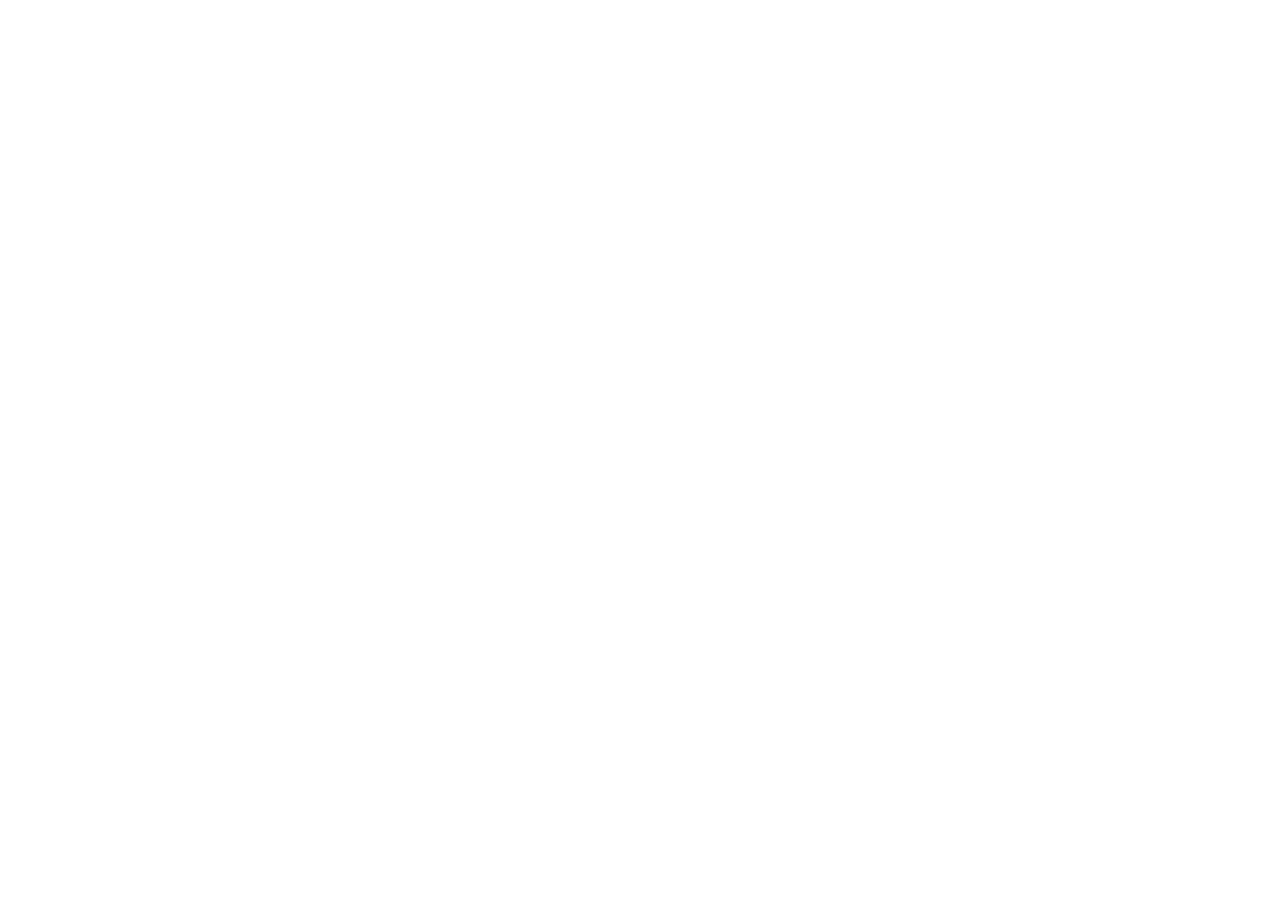
==== index.html @ 363acad8 "初始化项目" ====
<!DOCTYPE html>
<html lang="en">
<head>
    <meta charset="UTF-8">
    <meta name="viewport" content="width=device-width, initial-scale=1.0">
    <title>Document</title>
</head>
<body>
    
</body>
</html>
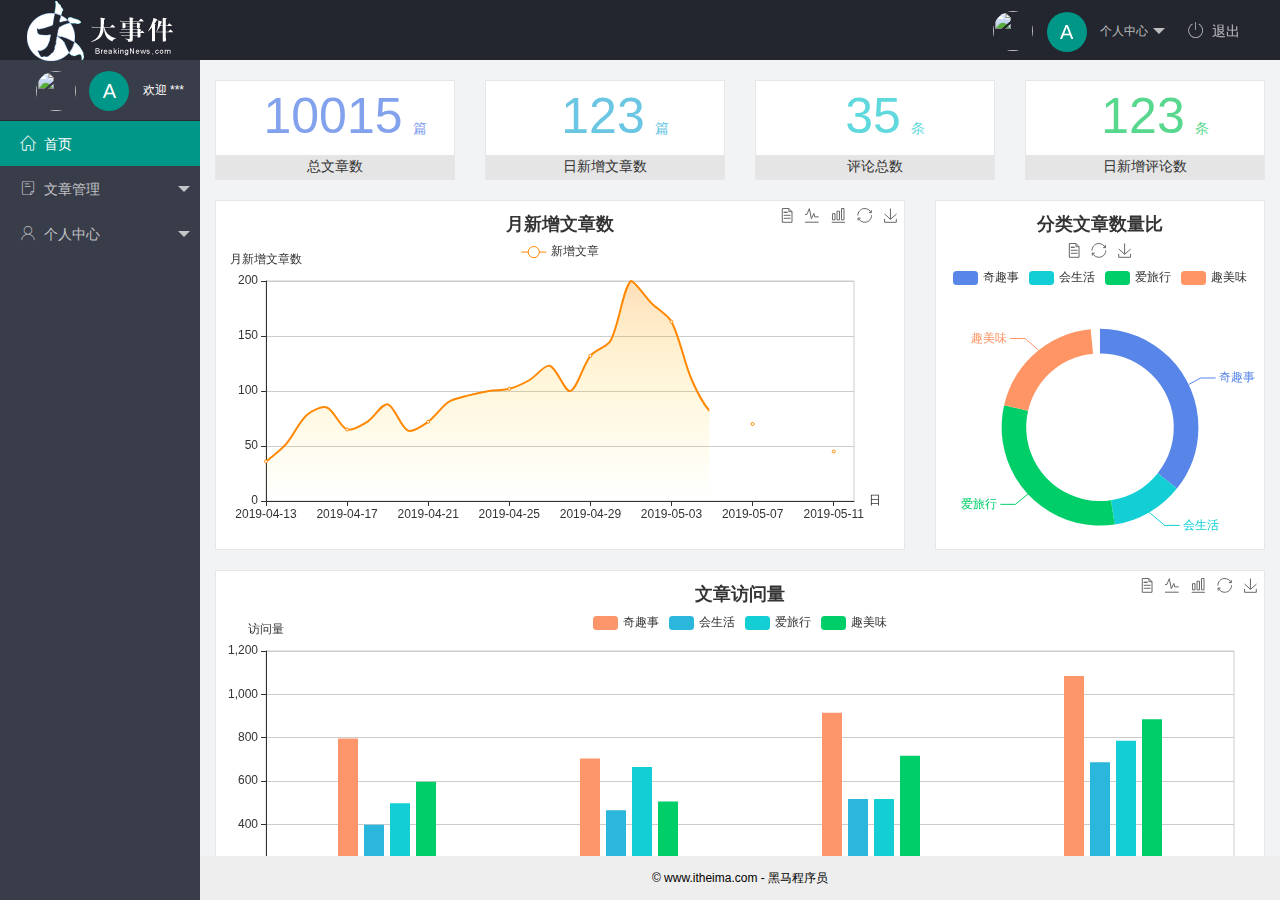
==== commit 6f948108: "完成了首页的创建" ====
--- a/index.html
+++ b/index.html
@@ -1,11 +1,96 @@
 <!DOCTYPE html>
 <html lang="en">
+
 <head>
     <meta charset="UTF-8">
     <meta name="viewport" content="width=device-width, initial-scale=1.0">
-    <title>Document</title>
+    <title>大事件-后台首页</title>
+    <!-- 导入layui样式表 -->
+    <link rel="stylesheet" href="/assets/lib/layui/css/layui.css">
+    <!-- 导入第三方图标库 -->
+    <link rel="stylesheet" href="/assets/fonts/iconfont.css">
+    <!-- 导入自己的样式表 -->
+    <link rel="stylesheet" href="/assets/css/index.css">
 </head>
-<body>
-    
+
+<body class="layui-layout-body">
+    <div class="layui-layout layui-layout-admin">
+        <div class="layui-header">
+            <div class="layui-logo">
+                <img src="/assets/images/logo.png" alt="">
+            </div>
+            <!-- 头部区域（可配合layui已有的水平导航） -->
+            <ul class="layui-nav layui-layout-right">
+                <li class="layui-nav-item">
+                    <a href="javascript:;" class="userinfo">
+                        <img src="http://t.cn/RCzsdCq" class="layui-nav-img" />
+                        <span class="text-avatar">A</span>
+                        个人中心
+                    </a>
+                    <dl class="layui-nav-child">
+                        <dd><a href="">基本资料</a></dd>
+                        <dd><a href="">更换头像</a></dd>
+                        <dd><a href="">重置密码</a></dd>
+                    </dl>
+                </li>
+                <li class="layui-nav-item">
+                    <a href="javascript:;" id="btnLogout"><span class="iconfont icon-tuichu"></span>退出</a>
+                </li>
+            </ul>
+        </div>
+
+        <div class="layui-side layui-bg-black">
+            <div class="layui-side-scroll">
+                <!-- 左侧导航区域（可配合layui已有的垂直导航） -->
+                <!-- 右侧导航栏上面头像 -->
+                <div class="userinfo">
+                    <img src="http://t.cn/RCzsdCq" class="layui-nav-img" />
+                    <span class="text-avatar">A</span>
+                    <span id="welcome">欢迎 ***</span>
+                </div>
+                <!-- lay-shrink属性  实现了一个二级列表展开之后，另外的二级列表需要关闭 -->
+                <ul class="layui-nav layui-nav-tree" lay-shrink="all">
+                    <li class="layui-nav-item layui-this">
+                        <a href="/home/dashboard.html" target="fm"><span class="iconfont icon-home"></span>首页</a>
+                    </li>
+                    <li class="layui-nav-item">
+                        <a href="javascript:;"><span class="iconfont icon-16"></span>文章管理</a>
+                        <dl class="layui-nav-child">
+                            <dd><a href="javascript:;"><i class="layui-icon layui-icon-app"></i>文章类别</a></dd>
+                            <dd><a href="javascript:;"><i class="layui-icon layui-icon-app"></i>文章列表</a></dd>
+                            <dd><a href="javascript:;"><i class="layui-icon layui-icon-app"></i>发表文章</a></dd>
+                        </dl>
+                    </li>
+                    <li class="layui-nav-item">
+                        <a href="javascript:;"><span class="iconfont icon-user"></span>个人中心</a>
+                        <dl class="layui-nav-child">
+                            <dd><a href="javascript:;"><i class="layui-icon layui-icon-app"></i>基本资料</a></dd>
+                            <dd><a href="javascript:;"><i class="layui-icon layui-icon-app"></i>更换头像</a></dd>
+                            <dd><a href="javascript:;"><i class="layui-icon layui-icon-app"></i>重置密码</a></dd>
+                        </dl>
+                    </li>
+                </ul>
+            </div>
+        </div>
+
+        <div class="layui-body">
+            <!-- 内容主体区域 -->
+            <iframe src="/home/dashboard.html" frameborder="0" name="fm"></iframe>
+        </div>
+
+        <div class="layui-footer">
+            <!-- 底部固定区域 -->
+            © www.itheima.com - 黑马程序员
+        </div>
+    </div>
+    <!-- 导入layui的js文件 -->
+    <script src="/assets/lib/layui/layui.all.js"></script>
+    <!-- 导入jquery的js文件 -->
+    <script src="/assets/lib/jquery.js"></script>
+    <!-- 导入自己封装的baseAPI.js文件 -->
+    <script src="/assets/js/baseAPI.js"></script>
+    <!-- 导入自己的js文件 -->
+    <script src="/assets/js/index.js"></script>
 </body>
+
 </html>--- a/assets/lib/layui/css/layui.css
+++ b/assets/lib/layui/css/layui.css
@@ -0,0 +1,2 @@
+/** layui-v2.5.5 MIT License By https://www.layui.com */
+ .layui-inline,img{display:inline-block;vertical-align:middle}h1,h2,h3,h4,h5,h6{font-weight:400}.layui-edge,.layui-header,.layui-inline,.layui-main{position:relative}.layui-body,.layui-edge,.layui-elip{overflow:hidden}.layui-btn,.layui-edge,.layui-inline,img{vertical-align:middle}.layui-btn,.layui-disabled,.layui-icon,.layui-unselect{-moz-user-select:none;-webkit-user-select:none;-ms-user-select:none}.layui-elip,.layui-form-checkbox span,.layui-form-pane .layui-form-label{text-overflow:ellipsis;white-space:nowrap}.layui-breadcrumb,.layui-tree-btnGroup{visibility:hidden}blockquote,body,button,dd,div,dl,dt,form,h1,h2,h3,h4,h5,h6,input,li,ol,p,pre,td,textarea,th,ul{margin:0;padding:0;-webkit-tap-highlight-color:rgba(0,0,0,0)}a:active,a:hover{outline:0}img{border:none}li{list-style:none}table{border-collapse:collapse;border-spacing:0}h4,h5,h6{font-size:100%}button,input,optgroup,option,select,textarea{font-family:inherit;font-size:inherit;font-style:inherit;font-weight:inherit;outline:0}pre{white-space:pre-wrap;white-space:-moz-pre-wrap;white-space:-pre-wrap;white-space:-o-pre-wrap;word-wrap:break-word}body{line-height:24px;font:14px Helvetica Neue,Helvetica,PingFang SC,Tahoma,Arial,sans-serif}hr{height:1px;margin:10px 0;border:0;clear:both}a{color:#333;text-decoration:none}a:hover{color:#777}a cite{font-style:normal;*cursor:pointer}.layui-border-box,.layui-border-box *{box-sizing:border-box}.layui-box,.layui-box *{box-sizing:content-box}.layui-clear{clear:both;*zoom:1}.layui-clear:after{content:'\20';clear:both;*zoom:1;display:block;height:0}.layui-inline{*display:inline;*zoom:1}.layui-edge{display:inline-block;width:0;height:0;border-width:6px;border-style:dashed;border-color:transparent}.layui-edge-top{top:-4px;border-bottom-color:#999;border-bottom-style:solid}.layui-edge-right{border-left-color:#999;border-left-style:solid}.layui-edge-bottom{top:2px;border-top-color:#999;border-top-style:solid}.layui-edge-left{border-right-color:#999;border-right-style:solid}.layui-disabled,.layui-disabled:hover{color:#d2d2d2!important;cursor:not-allowed!important}.layui-circle{border-radius:100%}.layui-show{display:block!important}.layui-hide{display:none!important}@font-face{font-family:layui-icon;src:url(../font/iconfont.eot?v=250);src:url(../font/iconfont.eot?v=250#iefix) format('embedded-opentype'),url(../font/iconfont.woff2?v=250) format('woff2'),url(../font/iconfont.woff?v=250) format('woff'),url(../font/iconfont.ttf?v=250) format('truetype'),url(../font/iconfont.svg?v=250#layui-icon) format('svg')}.layui-icon{font-family:layui-icon!important;font-size:16px;font-style:normal;-webkit-font-smoothing:antialiased;-moz-osx-font-smoothing:grayscale}.layui-icon-reply-fill:before{content:"\e611"}.layui-icon-set-fill:before{content:"\e614"}.layui-icon-menu-fill:before{content:"\e60f"}.layui-icon-search:before{content:"\e615"}.layui-icon-share:before{content:"\e641"}.layui-icon-set-sm:before{content:"\e620"}.layui-icon-engine:before{content:"\e628"}.layui-icon-close:before{content:"\1006"}.layui-icon-close-fill:before{content:"\1007"}.layui-icon-chart-screen:before{content:"\e629"}.layui-icon-star:before{content:"\e600"}.layui-icon-circle-dot:before{content:"\e617"}.layui-icon-chat:before{content:"\e606"}.layui-icon-release:before{content:"\e609"}.layui-icon-list:before{content:"\e60a"}.layui-icon-chart:before{content:"\e62c"}.layui-icon-ok-circle:before{content:"\1005"}.layui-icon-layim-theme:before{content:"\e61b"}.layui-icon-table:before{content:"\e62d"}.layui-icon-right:before{content:"\e602"}.layui-icon-left:before{content:"\e603"}.layui-icon-cart-simple:before{content:"\e698"}.layui-icon-face-cry:before{content:"\e69c"}.layui-icon-face-smile:before{content:"\e6af"}.layui-icon-survey:before{content:"\e6b2"}.layui-icon-tree:before{content:"\e62e"}.layui-icon-upload-circle:before{content:"\e62f"}.layui-icon-add-circle:before{content:"\e61f"}.layui-icon-download-circle:before{content:"\e601"}.layui-icon-templeate-1:before{content:"\e630"}.layui-icon-util:before{content:"\e631"}.layui-icon-face-surprised:before{content:"\e664"}.layui-icon-edit:before{content:"\e642"}.layui-icon-speaker:before{content:"\e645"}.layui-icon-down:before{content:"\e61a"}.layui-icon-file:before{content:"\e621"}.layui-icon-layouts:before{content:"\e632"}.layui-icon-rate-half:before{content:"\e6c9"}.layui-icon-add-circle-fine:before{content:"\e608"}.layui-icon-prev-circle:before{content:"\e633"}.layui-icon-read:before{content:"\e705"}.layui-icon-404:before{content:"\e61c"}.layui-icon-carousel:before{content:"\e634"}.layui-icon-help:before{content:"\e607"}.layui-icon-code-circle:before{content:"\e635"}.layui-icon-water:before{content:"\e636"}.layui-icon-username:before{content:"\e66f"}.layui-icon-find-fill:before{content:"\e670"}.layui-icon-about:before{content:"\e60b"}.layui-icon-location:before{content:"\e715"}.layui-icon-up:before{content:"\e619"}.layui-icon-pause:before{content:"\e651"}.layui-icon-date:before{content:"\e637"}.layui-icon-layim-uploadfile:before{content:"\e61d"}.layui-icon-delete:before{content:"\e640"}.layui-icon-play:before{content:"\e652"}.layui-icon-top:before{content:"\e604"}.layui-icon-friends:before{content:"\e612"}.layui-icon-refresh-3:before{content:"\e9aa"}.layui-icon-ok:before{content:"\e605"}.layui-icon-layer:before{content:"\e638"}.layui-icon-face-smile-fine:before{content:"\e60c"}.layui-icon-dollar:before{content:"\e659"}.layui-icon-group:before{content:"\e613"}.layui-icon-layim-download:before{content:"\e61e"}.layui-icon-picture-fine:before{content:"\e60d"}.layui-icon-link:before{content:"\e64c"}.layui-icon-diamond:before{content:"\e735"}.layui-icon-log:before{content:"\e60e"}.layui-icon-rate-solid:before{content:"\e67a"}.layui-icon-fonts-del:before{content:"\e64f"}.layui-icon-unlink:before{content:"\e64d"}.layui-icon-fonts-clear:before{content:"\e639"}.layui-icon-triangle-r:before{content:"\e623"}.layui-icon-circle:before{content:"\e63f"}.layui-icon-radio:before{content:"\e643"}.layui-icon-align-center:before{content:"\e647"}.layui-icon-align-right:before{content:"\e648"}.layui-icon-align-left:before{content:"\e649"}.layui-icon-loading-1:before{content:"\e63e"}.layui-icon-return:before{content:"\e65c"}.layui-icon-fonts-strong:before{content:"\e62b"}.layui-icon-upload:before{content:"\e67c"}.layui-icon-dialogue:before{content:"\e63a"}.layui-icon-video:before{content:"\e6ed"}.layui-icon-headset:before{content:"\e6fc"}.layui-icon-cellphone-fine:before{content:"\e63b"}.layui-icon-add-1:before{content:"\e654"}.layui-icon-face-smile-b:before{content:"\e650"}.layui-icon-fonts-html:before{content:"\e64b"}.layui-icon-form:before{content:"\e63c"}.layui-icon-cart:before{content:"\e657"}.layui-icon-camera-fill:before{content:"\e65d"}.layui-icon-tabs:before{content:"\e62a"}.layui-icon-fonts-code:before{content:"\e64e"}.layui-icon-fire:before{content:"\e756"}.layui-icon-set:before{content:"\e716"}.layui-icon-fonts-u:before{content:"\e646"}.layui-icon-triangle-d:before{content:"\e625"}.layui-icon-tips:before{content:"\e702"}.layui-icon-picture:before{content:"\e64a"}.layui-icon-more-vertical:before{content:"\e671"}.layui-icon-flag:before{content:"\e66c"}.layui-icon-loading:before{content:"\e63d"}.layui-icon-fonts-i:before{content:"\e644"}.layui-icon-refresh-1:before{content:"\e666"}.layui-icon-rmb:before{content:"\e65e"}.layui-icon-home:before{content:"\e68e"}.layui-icon-user:before{content:"\e770"}.layui-icon-notice:before{content:"\e667"}.layui-icon-login-weibo:before{content:"\e675"}.layui-icon-voice:before{content:"\e688"}.layui-icon-upload-drag:before{content:"\e681"}.layui-icon-login-qq:before{content:"\e676"}.layui-icon-snowflake:before{content:"\e6b1"}.layui-icon-file-b:before{content:"\e655"}.layui-icon-template:before{content:"\e663"}.layui-icon-auz:before{content:"\e672"}.layui-icon-console:before{content:"\e665"}.layui-icon-app:before{content:"\e653"}.layui-icon-prev:before{content:"\e65a"}.layui-icon-website:before{content:"\e7ae"}.layui-icon-next:before{content:"\e65b"}.layui-icon-component:before{content:"\e857"}.layui-icon-more:before{content:"\e65f"}.layui-icon-login-wechat:before{content:"\e677"}.layui-icon-shrink-right:before{content:"\e668"}.layui-icon-spread-left:before{content:"\e66b"}.layui-icon-camera:before{content:"\e660"}.layui-icon-note:before{content:"\e66e"}.layui-icon-refresh:before{content:"\e669"}.layui-icon-female:before{content:"\e661"}.layui-icon-male:before{content:"\e662"}.layui-icon-password:before{content:"\e673"}.layui-icon-senior:before{content:"\e674"}.layui-icon-theme:before{content:"\e66a"}.layui-icon-tread:before{content:"\e6c5"}.layui-icon-praise:before{content:"\e6c6"}.layui-icon-star-fill:before{content:"\e658"}.layui-icon-rate:before{content:"\e67b"}.layui-icon-template-1:before{content:"\e656"}.layui-icon-vercode:before{content:"\e679"}.layui-icon-cellphone:before{content:"\e678"}.layui-icon-screen-full:before{content:"\e622"}.layui-icon-screen-restore:before{content:"\e758"}.layui-icon-cols:before{content:"\e610"}.layui-icon-export:before{content:"\e67d"}.layui-icon-print:before{content:"\e66d"}.layui-icon-slider:before{content:"\e714"}.layui-icon-addition:before{content:"\e624"}.layui-icon-subtraction:before{content:"\e67e"}.layui-icon-service:before{content:"\e626"}.layui-icon-transfer:before{content:"\e691"}.layui-main{width:1140px;margin:0 auto}.layui-header{z-index:1000;height:60px}.layui-header a:hover{transition:all .5s;-webkit-transition:all .5s}.layui-side{position:fixed;left:0;top:0;bottom:0;z-index:999;width:200px;overflow-x:hidden}.layui-side-scroll{position:relative;width:220px;height:100%;overflow-x:hidden}.layui-body{position:absolute;left:200px;right:0;top:0;bottom:0;z-index:998;width:auto;overflow-y:auto;box-sizing:border-box}.layui-layout-body{overflow:hidden}.layui-layout-admin .layui-header{background-color:#23262E}.layui-layout-admin .layui-side{top:60px;width:200px;overflow-x:hidden}.layui-layout-admin .layui-body{position:fixed;top:60px;bottom:44px}.layui-layout-admin .layui-main{width:auto;margin:0 15px}.layui-layout-admin .layui-footer{position:fixed;left:200px;right:0;bottom:0;height:44px;line-height:44px;padding:0 15px;background-color:#eee}.layui-layout-admin .layui-logo{position:absolute;left:0;top:0;width:200px;height:100%;line-height:60px;text-align:center;color:#009688;font-size:16px}.layui-layout-admin .layui-header .layui-nav{background:0 0}.layui-layout-left{position:absolute!important;left:200px;top:0}.layui-layout-right{position:absolute!important;right:0;top:0}.layui-container{position:relative;margin:0 auto;padding:0 15px;box-sizing:border-box}.layui-fluid{position:relative;margin:0 auto;padding:0 15px}.layui-row:after,.layui-row:before{content:'';display:block;clear:both}.layui-col-lg1,.layui-col-lg10,.layui-col-lg11,.layui-col-lg12,.layui-col-lg2,.layui-col-lg3,.layui-col-lg4,.layui-col-lg5,.layui-col-lg6,.layui-col-lg7,.layui-col-lg8,.layui-col-lg9,.layui-col-md1,.layui-col-md10,.layui-col-md11,.layui-col-md12,.layui-col-md2,.layui-col-md3,.layui-col-md4,.layui-col-md5,.layui-col-md6,.layui-col-md7,.layui-col-md8,.layui-col-md9,.layui-col-sm1,.layui-col-sm10,.layui-col-sm11,.layui-col-sm12,.layui-col-sm2,.layui-col-sm3,.layui-col-sm4,.layui-col-sm5,.layui-col-sm6,.layui-col-sm7,.layui-col-sm8,.layui-col-sm9,.layui-col-xs1,.layui-col-xs10,.layui-col-xs11,.layui-col-xs12,.layui-col-xs2,.layui-col-xs3,.layui-col-xs4,.layui-col-xs5,.layui-col-xs6,.layui-col-xs7,.layui-col-xs8,.layui-col-xs9{position:relative;display:block;box-sizing:border-box}.layui-col-xs1,.layui-col-xs10,.layui-col-xs11,.layui-col-xs12,.layui-col-xs2,.layui-col-xs3,.layui-col-xs4,.layui-col-xs5,.layui-col-xs6,.layui-col-xs7,.layui-col-xs8,.layui-col-xs9{float:left}.layui-col-xs1{width:8.33333333%}.layui-col-xs2{width:16.66666667%}.layui-col-xs3{width:25%}.layui-col-xs4{width:33.33333333%}.layui-col-xs5{width:41.66666667%}.layui-col-xs6{width:50%}.layui-col-xs7{width:58.33333333%}.layui-col-xs8{width:66.66666667%}.layui-col-xs9{width:75%}.layui-col-xs10{width:83.33333333%}.layui-col-xs11{width:91.66666667%}.layui-col-xs12{width:100%}.layui-col-xs-offset1{margin-left:8.33333333%}.layui-col-xs-offset2{margin-left:16.66666667%}.layui-col-xs-offset3{margin-left:25%}.layui-col-xs-offset4{margin-left:33.33333333%}.layui-col-xs-offset5{margin-left:41.66666667%}.layui-col-xs-offset6{margin-left:50%}.layui-col-xs-offset7{margin-left:58.33333333%}.layui-col-xs-offset8{margin-left:66.66666667%}.layui-col-xs-offset9{margin-left:75%}.layui-col-xs-offset10{margin-left:83.33333333%}.layui-col-xs-offset11{margin-left:91.66666667%}.layui-col-xs-offset12{margin-left:100%}@media screen and (max-width:768px){.layui-hide-xs{display:none!important}.layui-show-xs-block{display:block!important}.layui-show-xs-inline{display:inline!important}.layui-show-xs-inline-block{display:inline-block!important}}@media screen and (min-width:768px){.layui-container{width:750px}.layui-hide-sm{display:none!important}.layui-show-sm-block{display:block!important}.layui-show-sm-inline{display:inline!important}.layui-show-sm-inline-block{display:inline-block!important}.layui-col-sm1,.layui-col-sm10,.layui-col-sm11,.layui-col-sm12,.layui-col-sm2,.layui-col-sm3,.layui-col-sm4,.layui-col-sm5,.layui-col-sm6,.layui-col-sm7,.layui-col-sm8,.layui-col-sm9{float:left}.layui-col-sm1{width:8.33333333%}.layui-col-sm2{width:16.66666667%}.layui-col-sm3{width:25%}.layui-col-sm4{width:33.33333333%}.layui-col-sm5{width:41.66666667%}.layui-col-sm6{width:50%}.layui-col-sm7{width:58.33333333%}.layui-col-sm8{width:66.66666667%}.layui-col-sm9{width:75%}.layui-col-sm10{width:83.33333333%}.layui-col-sm11{width:91.66666667%}.layui-col-sm12{width:100%}.layui-col-sm-offset1{margin-left:8.33333333%}.layui-col-sm-offset2{margin-left:16.66666667%}.layui-col-sm-offset3{margin-left:25%}.layui-col-sm-offset4{margin-left:33.33333333%}.layui-col-sm-offset5{margin-left:41.66666667%}.layui-col-sm-offset6{margin-left:50%}.layui-col-sm-offset7{margin-left:58.33333333%}.layui-col-sm-offset8{margin-left:66.66666667%}.layui-col-sm-offset9{margin-left:75%}.layui-col-sm-offset10{margin-left:83.33333333%}.layui-col-sm-offset11{margin-left:91.66666667%}.layui-col-sm-offset12{margin-left:100%}}@media screen and (min-width:992px){.layui-container{width:970px}.layui-hide-md{display:none!important}.layui-show-md-block{display:block!important}.layui-show-md-inline{display:inline!important}.layui-show-md-inline-block{display:inline-block!important}.layui-col-md1,.layui-col-md10,.layui-col-md11,.layui-col-md12,.layui-col-md2,.layui-col-md3,.layui-col-md4,.layui-col-md5,.layui-col-md6,.layui-col-md7,.layui-col-md8,.layui-col-md9{float:left}.layui-col-md1{width:8.33333333%}.layui-col-md2{width:16.66666667%}.layui-col-md3{width:25%}.layui-col-md4{width:33.33333333%}.layui-col-md5{width:41.66666667%}.layui-col-md6{width:50%}.layui-col-md7{width:58.33333333%}.layui-col-md8{width:66.66666667%}.layui-col-md9{width:75%}.layui-col-md10{width:83.33333333%}.layui-col-md11{width:91.66666667%}.layui-col-md12{width:100%}.layui-col-md-offset1{margin-left:8.33333333%}.layui-col-md-offset2{margin-left:16.66666667%}.layui-col-md-offset3{margin-left:25%}.layui-col-md-offset4{margin-left:33.33333333%}.layui-col-md-offset5{margin-left:41.66666667%}.layui-col-md-offset6{margin-left:50%}.layui-col-md-offset7{margin-left:58.33333333%}.layui-col-md-offset8{margin-left:66.66666667%}.layui-col-md-offset9{margin-left:75%}.layui-col-md-offset10{margin-left:83.33333333%}.layui-col-md-offset11{margin-left:91.66666667%}.layui-col-md-offset12{margin-left:100%}}@media screen and (min-width:1200px){.layui-container{width:1170px}.layui-hide-lg{display:none!important}.layui-show-lg-block{display:block!important}.layui-show-lg-inline{display:inline!important}.layui-show-lg-inline-block{display:inline-block!important}.layui-col-lg1,.layui-col-lg10,.layui-col-lg11,.layui-col-lg12,.layui-col-lg2,.layui-col-lg3,.layui-col-lg4,.layui-col-lg5,.layui-col-lg6,.layui-col-lg7,.layui-col-lg8,.layui-col-lg9{float:left}.layui-col-lg1{width:8.33333333%}.layui-col-lg2{width:16.66666667%}.layui-col-lg3{width:25%}.layui-col-lg4{width:33.33333333%}.layui-col-lg5{width:41.66666667%}.layui-col-lg6{width:50%}.layui-col-lg7{width:58.33333333%}.layui-col-lg8{width:66.66666667%}.layui-col-lg9{width:75%}.layui-col-lg10{width:83.33333333%}.layui-col-lg11{width:91.66666667%}.layui-col-lg12{width:100%}.layui-col-lg-offset1{margin-left:8.33333333%}.layui-col-lg-offset2{margin-left:16.66666667%}.layui-col-lg-offset3{margin-left:25%}.layui-col-lg-offset4{margin-left:33.33333333%}.layui-col-lg-offset5{margin-left:41.66666667%}.layui-col-lg-offset6{margin-left:50%}.layui-col-lg-offset7{margin-left:58.33333333%}.layui-col-lg-offset8{margin-left:66.66666667%}.layui-col-lg-offset9{margin-left:75%}.layui-col-lg-offset10{margin-left:83.33333333%}.layui-col-lg-offset11{margin-left:91.66666667%}.layui-col-lg-offset12{margin-left:100%}}.layui-col-space1{margin:-.5px}.layui-col-space1>*{padding:.5px}.layui-col-space3{margin:-1.5px}.layui-col-space3>*{padding:1.5px}.layui-col-space5{margin:-2.5px}.layui-col-space5>*{padding:2.5px}.layui-col-space8{margin:-3.5px}.layui-col-space8>*{padding:3.5px}.layui-col-space10{margin:-5px}.layui-col-space10>*{padding:5px}.layui-col-space12{margin:-6px}.layui-col-space12>*{padding:6px}.layui-col-space15{margin:-7.5px}.layui-col-space15>*{padding:7.5px}.layui-col-space18{margin:-9px}.layui-col-space18>*{padding:9px}.layui-col-space20{margin:-10px}.layui-col-space20>*{padding:10px}.layui-col-space22{margin:-11px}.layui-col-space22>*{padding:11px}.layui-col-space25{margin:-12.5px}.layui-col-space25>*{padding:12.5px}.layui-col-space30{margin:-15px}.layui-col-space30>*{padding:15px}.layui-btn,.layui-input,.layui-select,.layui-textarea,.layui-upload-button{outline:0;-webkit-appearance:none;transition:all .3s;-webkit-transition:all .3s;box-sizing:border-box}.layui-elem-quote{margin-bottom:10px;padding:15px;line-height:22px;border-left:5px solid #009688;border-radius:0 2px 2px 0;background-color:#f2f2f2}.layui-quote-nm{border-style:solid;border-width:1px 1px 1px 5px;background:0 0}.layui-elem-field{margin-bottom:10px;padding:0;border-width:1px;border-style:solid}.layui-elem-field legend{margin-left:20px;padding:0 10px;font-size:20px;font-weight:300}.layui-field-title{margin:10px 0 20px;border-width:1px 0 0}.layui-field-box{padding:10px 15px}.layui-field-title .layui-field-box{padding:10px 0}.layui-progress{position:relative;height:6px;border-radius:20px;background-color:#e2e2e2}.layui-progress-bar{position:absolute;left:0;top:0;width:0;max-width:100%;height:6px;border-radius:20px;text-align:right;background-color:#5FB878;transition:all .3s;-webkit-transition:all .3s}.layui-progress-big,.layui-progress-big .layui-progress-bar{height:18px;line-height:18px}.layui-progress-text{position:relative;top:-20px;line-height:18px;font-size:12px;color:#666}.layui-progress-big .layui-progress-text{position:static;padding:0 10px;color:#fff}.layui-collapse{border-width:1px;border-style:solid;border-radius:2px}.layui-colla-content,.layui-colla-item{border-top-width:1px;border-top-style:solid}.layui-colla-item:first-child{border-top:none}.layui-colla-title{position:relative;height:42px;line-height:42px;padding:0 15px 0 35px;color:#333;background-color:#f2f2f2;cursor:pointer;font-size:14px;overflow:hidden}.layui-colla-content{display:none;padding:10px 15px;line-height:22px;color:#666}.layui-colla-icon{position:absolute;left:15px;top:0;font-size:14px}.layui-card{margin-bottom:15px;border-radius:2px;background-color:#fff;box-shadow:0 1px 2px 0 rgba(0,0,0,.05)}.layui-card:last-child{margin-bottom:0}.layui-card-header{position:relative;height:42px;line-height:42px;padding:0 15px;border-bottom:1px solid #f6f6f6;color:#333;border-radius:2px 2px 0 0;font-size:14px}.layui-bg-black,.layui-bg-blue,.layui-bg-cyan,.layui-bg-green,.layui-bg-orange,.layui-bg-red{color:#fff!important}.layui-card-body{position:relative;padding:10px 15px;line-height:24px}.layui-card-body[pad15]{padding:15px}.layui-card-body[pad20]{padding:20px}.layui-card-body .layui-table{margin:5px 0}.layui-card .layui-tab{margin:0}.layui-panel-window{position:relative;padding:15px;border-radius:0;border-top:5px solid #E6E6E6;background-color:#fff}.layui-auxiliar-moving{position:fixed;left:0;right:0;top:0;bottom:0;width:100%;height:100%;background:0 0;z-index:9999999999}.layui-form-label,.layui-form-mid,.layui-form-select,.layui-input-block,.layui-input-inline,.layui-textarea{position:relative}.layui-bg-red{background-color:#FF5722!important}.layui-bg-orange{background-color:#FFB800!important}.layui-bg-green{background-color:#009688!important}.layui-bg-cyan{background-color:#2F4056!important}.layui-bg-blue{background-color:#1E9FFF!important}.layui-bg-black{background-color:#393D49!important}.layui-bg-gray{background-color:#eee!important;color:#666!important}.layui-badge-rim,.layui-colla-content,.layui-colla-item,.layui-collapse,.layui-elem-field,.layui-form-pane .layui-form-item[pane],.layui-form-pane .layui-form-label,.layui-input,.layui-layedit,.layui-layedit-tool,.layui-quote-nm,.layui-select,.layui-tab-bar,.layui-tab-card,.layui-tab-title,.layui-tab-title .layui-this:after,.layui-textarea{border-color:#e6e6e6}.layui-timeline-item:before,hr{background-color:#e6e6e6}.layui-text{line-height:22px;font-size:14px;color:#666}.layui-text h1,.layui-text h2,.layui-text h3{font-weight:500;color:#333}.layui-text h1{font-size:30px}.layui-text h2{font-size:24px}.layui-text h3{font-size:18px}.layui-text a:not(.layui-btn){color:#01AAED}.layui-text a:not(.layui-btn):hover{text-decoration:underline}.layui-text ul{padding:5px 0 5px 15px}.layui-text ul li{margin-top:5px;list-style-type:disc}.layui-text em,.layui-word-aux{color:#999!important;padding:0 5px!important}.layui-btn{display:inline-block;height:38px;line-height:38px;padding:0 18px;background-color:#009688;color:#fff;white-space:nowrap;text-align:center;font-size:14px;border:none;border-radius:2px;cursor:pointer}.layui-btn:hover{opacity:.8;filter:alpha(opacity=80);color:#fff}.layui-btn:active{opacity:1;filter:alpha(opacity=100)}.layui-btn+.layui-btn{margin-left:10px}.layui-btn-container{font-size:0}.layui-btn-container .layui-btn{margin-right:10px;margin-bottom:10px}.layui-btn-container .layui-btn+.layui-btn{margin-left:0}.layui-table .layui-btn-container .layui-btn{margin-bottom:9px}.layui-btn-radius{border-radius:100px}.layui-btn .layui-icon{margin-right:3px;font-size:18px;vertical-align:bottom;vertical-align:middle\9}.layui-btn-primary{border:1px solid #C9C9C9;background-color:#fff;color:#555}.layui-btn-primary:hover{border-color:#009688;color:#333}.layui-btn-normal{background-color:#1E9FFF}.layui-btn-warm{background-color:#FFB800}.layui-btn-danger{background-color:#FF5722}.layui-btn-checked{background-color:#5FB878}.layui-btn-disabled,.layui-btn-disabled:active,.layui-btn-disabled:hover{border:1px solid #e6e6e6;background-color:#FBFBFB;color:#C9C9C9;cursor:not-allowed;opacity:1}.layui-btn-lg{height:44px;line-height:44px;padding:0 25px;font-size:16px}.layui-btn-sm{height:30px;line-height:30px;padding:0 10px;font-size:12px}.layui-btn-sm i{font-size:16px!important}.layui-btn-xs{height:22px;line-height:22px;padding:0 5px;font-size:12px}.layui-btn-xs i{font-size:14px!important}.layui-btn-group{display:inline-block;vertical-align:middle;font-size:0}.layui-btn-group .layui-btn{margin-left:0!important;margin-right:0!important;border-left:1px solid rgba(255,255,255,.5);border-radius:0}.layui-btn-group .layui-btn-primary{border-left:none}.layui-btn-group .layui-btn-primary:hover{border-color:#C9C9C9;color:#009688}.layui-btn-group .layui-btn:first-child{border-left:none;border-radius:2px 0 0 2px}.layui-btn-group .layui-btn-primary:first-child{border-left:1px solid #c9c9c9}.layui-btn-group .layui-btn:last-child{border-radius:0 2px 2px 0}.layui-btn-group .layui-btn+.layui-btn{margin-left:0}.layui-btn-group+.layui-btn-group{margin-left:10px}.layui-btn-fluid{width:100%}.layui-input,.layui-select,.layui-textarea{height:38px;line-height:1.3;line-height:38px\9;border-width:1px;border-style:solid;background-color:#fff;border-radius:2px}.layui-input::-webkit-input-placeholder,.layui-select::-webkit-input-placeholder,.layui-textarea::-webkit-input-placeholder{line-height:1.3}.layui-input,.layui-textarea{display:block;width:100%;padding-left:10px}.layui-input:hover,.layui-textarea:hover{border-color:#D2D2D2!important}.layui-input:focus,.layui-textarea:focus{border-color:#C9C9C9!important}.layui-textarea{min-height:100px;height:auto;line-height:20px;padding:6px 10px;resize:vertical}.layui-select{padding:0 10px}.layui-form input[type=checkbox],.layui-form input[type=radio],.layui-form select{display:none}.layui-form [lay-ignore]{display:initial}.layui-form-item{margin-bottom:15px;clear:both;*zoom:1}.layui-form-item:after{content:'\20';clear:both;*zoom:1;display:block;height:0}.layui-form-label{float:left;display:block;padding:9px 15px;width:80px;font-weight:400;line-height:20px;text-align:right}.layui-form-label-col{display:block;float:none;padding:9px 0;line-height:20px;text-align:left}.layui-form-item .layui-inline{margin-bottom:5px;margin-right:10px}.layui-input-block{margin-left:110px;min-height:36px}.layui-input-inline{display:inline-block;vertical-align:middle}.layui-form-item .layui-input-inline{float:left;width:190px;margin-right:10px}.layui-form-text .layui-input-inline{width:auto}.layui-form-mid{float:left;display:block;padding:9px 0!important;line-height:20px;margin-right:10px}.layui-form-danger+.layui-form-select .layui-input,.layui-form-danger:focus{border-color:#FF5722!important}.layui-form-select .layui-input{padding-right:30px;cursor:pointer}.layui-form-select .layui-edge{position:absolute;right:10px;top:50%;margin-top:-3px;cursor:pointer;border-width:6px;border-top-color:#c2c2c2;border-top-style:solid;transition:all .3s;-webkit-transition:all .3s}.layui-form-select dl{display:none;position:absolute;left:0;top:42px;padding:5px 0;z-index:899;min-width:100%;border:1px solid #d2d2d2;max-height:300px;overflow-y:auto;background-color:#fff;border-radius:2px;box-shadow:0 2px 4px rgba(0,0,0,.12);box-sizing:border-box}.layui-form-select dl dd,.layui-form-select dl dt{padding:0 10px;line-height:36px;white-space:nowrap;overflow:hidden;text-overflow:ellipsis}.layui-form-select dl dt{font-size:12px;color:#999}.layui-form-select dl dd{cursor:pointer}.layui-form-select dl dd:hover{background-color:#f2f2f2;-webkit-transition:.5s all;transition:.5s all}.layui-form-select .layui-select-group dd{padding-left:20px}.layui-form-select dl dd.layui-select-tips{padding-left:10px!important;color:#999}.layui-form-select dl dd.layui-this{background-color:#5FB878;color:#fff}.layui-form-checkbox,.layui-form-select dl dd.layui-disabled{background-color:#fff}.layui-form-selected dl{display:block}.layui-form-checkbox,.layui-form-checkbox *,.layui-form-switch{display:inline-block;vertical-align:middle}.layui-form-selected .layui-edge{margin-top:-9px;-webkit-transform:rotate(180deg);transform:rotate(180deg);margin-top:-3px\9}:root .layui-form-selected .layui-edge{margin-top:-9px\0/IE9}.layui-form-selectup dl{top:auto;bottom:42px}.layui-select-none{margin:5px 0;text-align:center;color:#999}.layui-select-disabled .layui-disabled{border-color:#eee!important}.layui-select-disabled .layui-edge{border-top-color:#d2d2d2}.layui-form-checkbox{position:relative;height:30px;line-height:30px;margin-right:10px;padding-right:30px;cursor:pointer;font-size:0;-webkit-transition:.1s linear;transition:.1s linear;box-sizing:border-box}.layui-form-checkbox span{padding:0 10px;height:100%;font-size:14px;border-radius:2px 0 0 2px;background-color:#d2d2d2;color:#fff;overflow:hidden}.layui-form-checkbox:hover span{background-color:#c2c2c2}.layui-form-checkbox i{position:absolute;right:0;top:0;width:30px;height:28px;border:1px solid #d2d2d2;border-left:none;border-radius:0 2px 2px 0;color:#fff;font-size:20px;text-align:center}.layui-form-checkbox:hover i{border-color:#c2c2c2;color:#c2c2c2}.layui-form-checked,.layui-form-checked:hover{border-color:#5FB878}.layui-form-checked span,.layui-form-checked:hover span{background-color:#5FB878}.layui-form-checked i,.layui-form-checked:hover i{color:#5FB878}.layui-form-item .layui-form-checkbox{margin-top:4px}.layui-form-checkbox[lay-skin=primary]{height:auto!important;line-height:normal!important;min-width:18px;min-height:18px;border:none!important;margin-right:0;padding-left:28px;padding-right:0;background:0 0}.layui-form-checkbox[lay-skin=primary] span{padding-left:0;padding-right:15px;line-height:18px;background:0 0;color:#666}.layui-form-checkbox[lay-skin=primary] i{right:auto;left:0;width:16px;height:16px;line-height:16px;border:1px solid #d2d2d2;font-size:12px;border-radius:2px;background-color:#fff;-webkit-transition:.1s linear;transition:.1s linear}.layui-form-checkbox[lay-skin=primary]:hover i{border-color:#5FB878;color:#fff}.layui-form-checked[lay-skin=primary] i{border-color:#5FB878!important;background-color:#5FB878;color:#fff}.layui-checkbox-disbaled[lay-skin=primary] span{background:0 0!important;color:#c2c2c2}.layui-checkbox-disbaled[lay-skin=primary]:hover i{border-color:#d2d2d2}.layui-form-item .layui-form-checkbox[lay-skin=primary]{margin-top:10px}.layui-form-switch{position:relative;height:22px;line-height:22px;min-width:35px;padding:0 5px;margin-top:8px;border:1px solid #d2d2d2;border-radius:20px;cursor:pointer;background-color:#fff;-webkit-transition:.1s linear;transition:.1s linear}.layui-form-switch i{position:absolute;left:5px;top:3px;width:16px;height:16px;border-radius:20px;background-color:#d2d2d2;-webkit-transition:.1s linear;transition:.1s linear}.layui-form-switch em{position:relative;top:0;width:25px;margin-left:21px;padding:0!important;text-align:center!important;color:#999!important;font-style:normal!important;font-size:12px}.layui-form-onswitch{border-color:#5FB878;background-color:#5FB878}.layui-checkbox-disbaled,.layui-checkbox-disbaled i{border-color:#e2e2e2!important}.layui-form-onswitch i{left:100%;margin-left:-21px;background-color:#fff}.layui-form-onswitch em{margin-left:5px;margin-right:21px;color:#fff!important}.layui-checkbox-disbaled span{background-color:#e2e2e2!important}.layui-checkbox-disbaled:hover i{color:#fff!important}[lay-radio]{display:none}.layui-form-radio,.layui-form-radio *{display:inline-block;vertical-align:middle}.layui-form-radio{line-height:28px;margin:6px 10px 0 0;padding-right:10px;cursor:pointer;font-size:0}.layui-form-radio *{font-size:14px}.layui-form-radio>i{margin-right:8px;font-size:22px;color:#c2c2c2}.layui-form-radio>i:hover,.layui-form-radioed>i{color:#5FB878}.layui-radio-disbaled>i{color:#e2e2e2!important}.layui-form-pane .layui-form-label{width:110px;padding:8px 15px;height:38px;line-height:20px;border-width:1px;border-style:solid;border-radius:2px 0 0 2px;text-align:center;background-color:#FBFBFB;overflow:hidden;box-sizing:border-box}.layui-form-pane .layui-input-inline{margin-left:-1px}.layui-form-pane .layui-input-block{margin-left:110px;left:-1px}.layui-form-pane .layui-input{border-radius:0 2px 2px 0}.layui-form-pane .layui-form-text .layui-form-label{float:none;width:100%;border-radius:2px;box-sizing:border-box;text-align:left}.layui-form-pane .layui-form-text .layui-input-inline{display:block;margin:0;top:-1px;clear:both}.layui-form-pane .layui-form-text .layui-input-block{margin:0;left:0;top:-1px}.layui-form-pane .layui-form-text .layui-textarea{min-height:100px;border-radius:0 0 2px 2px}.layui-form-pane .layui-form-checkbox{margin:4px 0 4px 10px}.layui-form-pane .layui-form-radio,.layui-form-pane .layui-form-switch{margin-top:6px;margin-left:10px}.layui-form-pane .layui-form-item[pane]{position:relative;border-width:1px;border-style:solid}.layui-form-pane .layui-form-item[pane] .layui-form-label{position:absolute;left:0;top:0;height:100%;border-width:0 1px 0 0}.layui-form-pane .layui-form-item[pane] .layui-input-inline{margin-left:110px}@media screen and (max-width:450px){.layui-form-item .layui-form-label{text-overflow:ellipsis;overflow:hidden;white-space:nowrap}.layui-form-item .layui-inline{display:block;margin-right:0;margin-bottom:20px;clear:both}.layui-form-item .layui-inline:after{content:'\20';clear:both;display:block;height:0}.layui-form-item .layui-input-inline{display:block;float:none;left:-3px;width:auto;margin:0 0 10px 112px}.layui-form-item .layui-input-inline+.layui-form-mid{margin-left:110px;top:-5px;padding:0}.layui-form-item .layui-form-checkbox{margin-right:5px;margin-bottom:5px}}.layui-layedit{border-width:1px;border-style:solid;border-radius:2px}.layui-layedit-tool{padding:3px 5px;border-bottom-width:1px;border-bottom-style:solid;font-size:0}.layedit-tool-fixed{position:fixed;top:0;border-top:1px solid #e2e2e2}.layui-layedit-tool .layedit-tool-mid,.layui-layedit-tool .layui-icon{display:inline-block;vertical-align:middle;text-align:center;font-size:14px}.layui-layedit-tool .layui-icon{position:relative;width:32px;height:30px;line-height:30px;margin:3px 5px;color:#777;cursor:pointer;border-radius:2px}.layui-layedit-tool .layui-icon:hover{color:#393D49}.layui-layedit-tool .layui-icon:active{color:#000}.layui-layedit-tool .layedit-tool-active{background-color:#e2e2e2;color:#000}.layui-layedit-tool .layui-disabled,.layui-layedit-tool .layui-disabled:hover{color:#d2d2d2;cursor:not-allowed}.layui-layedit-tool .layedit-tool-mid{width:1px;height:18px;margin:0 10px;background-color:#d2d2d2}.layedit-tool-html{width:50px!important;font-size:30px!important}.layedit-tool-b,.layedit-tool-code,.layedit-tool-help{font-size:16px!important}.layedit-tool-d,.layedit-tool-face,.layedit-tool-image,.layedit-tool-unlink{font-size:18px!important}.layedit-tool-image input{position:absolute;font-size:0;left:0;top:0;width:100%;height:100%;opacity:.01;filter:Alpha(opacity=1);cursor:pointer}.layui-layedit-iframe iframe{display:block;width:100%}#LAY_layedit_code{overflow:hidden}.layui-laypage{display:inline-block;*display:inline;*zoom:1;vertical-align:middle;margin:10px 0;font-size:0}.layui-laypage>a:first-child,.layui-laypage>a:first-child em{border-radius:2px 0 0 2px}.layui-laypage>a:last-child,.layui-laypage>a:last-child em{border-radius:0 2px 2px 0}.layui-laypage>:first-child{margin-left:0!important}.layui-laypage>:last-child{margin-right:0!important}.layui-laypage a,.layui-laypage button,.layui-laypage input,.layui-laypage select,.layui-laypage span{border:1px solid #e2e2e2}.layui-laypage a,.layui-laypage span{display:inline-block;*display:inline;*zoom:1;vertical-align:middle;padding:0 15px;height:28px;line-height:28px;margin:0 -1px 5px 0;background-color:#fff;color:#333;font-size:12px}.layui-flow-more a *,.layui-laypage input,.layui-table-view select[lay-ignore]{display:inline-block}.layui-laypage a:hover{color:#009688}.layui-laypage em{font-style:normal}.layui-laypage .layui-laypage-spr{color:#999;font-weight:700}.layui-laypage a{text-decoration:none}.layui-laypage .layui-laypage-curr{position:relative}.layui-laypage .layui-laypage-curr em{position:relative;color:#fff}.layui-laypage .layui-laypage-curr .layui-laypage-em{position:absolute;left:-1px;top:-1px;padding:1px;width:100%;height:100%;background-color:#009688}.layui-laypage-em{border-radius:2px}.layui-laypage-next em,.layui-laypage-prev em{font-family:Sim sun;font-size:16px}.layui-laypage .layui-laypage-count,.layui-laypage .layui-laypage-limits,.layui-laypage .layui-laypage-refresh,.layui-laypage .layui-laypage-skip{margin-left:10px;margin-right:10px;padding:0;border:none}.layui-laypage .layui-laypage-limits,.layui-laypage .layui-laypage-refresh{vertical-align:top}.layui-laypage .layui-laypage-refresh i{font-size:18px;cursor:pointer}.layui-laypage select{height:22px;padding:3px;border-radius:2px;cursor:pointer}.layui-laypage .layui-laypage-skip{height:30px;line-height:30px;color:#999}.layui-laypage button,.layui-laypage input{height:30px;line-height:30px;border-radius:2px;vertical-align:top;background-color:#fff;box-sizing:border-box}.layui-laypage input{width:40px;margin:0 10px;padding:0 3px;text-align:center}.layui-laypage input:focus,.layui-laypage select:focus{border-color:#009688!important}.layui-laypage button{margin-left:10px;padding:0 10px;cursor:pointer}.layui-table,.layui-table-view{margin:10px 0}.layui-flow-more{margin:10px 0;text-align:center;color:#999;font-size:14px}.layui-flow-more a{height:32px;line-height:32px}.layui-flow-more a *{vertical-align:top}.layui-flow-more a cite{padding:0 20px;border-radius:3px;background-color:#eee;color:#333;font-style:normal}.layui-flow-more a cite:hover{opacity:.8}.layui-flow-more a i{font-size:30px;color:#737383}.layui-table{width:100%;background-color:#fff;color:#666}.layui-table tr{transition:all .3s;-webkit-transition:all .3s}.layui-table th{text-align:left;font-weight:400}.layui-table tbody tr:hover,.layui-table thead tr,.layui-table-click,.layui-table-header,.layui-table-hover,.layui-table-mend,.layui-table-patch,.layui-table-tool,.layui-table-total,.layui-table-total tr,.layui-table[lay-even] tr:nth-child(even){background-color:#f2f2f2}.layui-table td,.layui-table th,.layui-table-col-set,.layui-table-fixed-r,.layui-table-grid-down,.layui-table-header,.layui-table-page,.layui-table-tips-main,.layui-table-tool,.layui-table-total,.layui-table-view,.layui-table[lay-skin=line],.layui-table[lay-skin=row]{border-width:1px;border-style:solid;border-color:#e6e6e6}.layui-table td,.layui-table th{position:relative;padding:9px 15px;min-height:20px;line-height:20px;font-size:14px}.layui-table[lay-skin=line] td,.layui-table[lay-skin=line] th{border-width:0 0 1px}.layui-table[lay-skin=row] td,.layui-table[lay-skin=row] th{border-width:0 1px 0 0}.layui-table[lay-skin=nob] td,.layui-table[lay-skin=nob] th{border:none}.layui-table img{max-width:100px}.layui-table[lay-size=lg] td,.layui-table[lay-size=lg] th{padding:15px 30px}.layui-table-view .layui-table[lay-size=lg] .layui-table-cell{height:40px;line-height:40px}.layui-table[lay-size=sm] td,.layui-table[lay-size=sm] th{font-size:12px;padding:5px 10px}.layui-table-view .layui-table[lay-size=sm] .layui-table-cell{height:20px;line-height:20px}.layui-table[lay-data]{display:none}.layui-table-box{position:relative;overflow:hidden}.layui-table-view .layui-table{position:relative;width:auto;margin:0}.layui-table-view .layui-table[lay-skin=line]{border-width:0 1px 0 0}.layui-table-view .layui-table[lay-skin=row]{border-width:0 0 1px}.layui-table-view .layui-table td,.layui-table-view .layui-table th{padding:5px 0;border-top:none;border-left:none}.layui-table-view .layui-table th.layui-unselect .layui-table-cell span{cursor:pointer}.layui-table-view .layui-table td{cursor:default}.layui-table-view .layui-table td[data-edit=text]{cursor:text}.layui-table-view .layui-form-checkbox[lay-skin=primary] i{width:18px;height:18px}.layui-table-view .layui-form-radio{line-height:0;padding:0}.layui-table-view .layui-form-radio>i{margin:0;font-size:20px}.layui-table-init{position:absolute;left:0;top:0;width:100%;height:100%;text-align:center;z-index:110}.layui-table-init .layui-icon{position:absolute;left:50%;top:50%;margin:-15px 0 0 -15px;font-size:30px;color:#c2c2c2}.layui-table-header{border-width:0 0 1px;overflow:hidden}.layui-table-header .layui-table{margin-bottom:-1px}.layui-table-tool .layui-inline[lay-event]{position:relative;width:26px;height:26px;padding:5px;line-height:16px;margin-right:10px;text-align:center;color:#333;border:1px solid #ccc;cursor:pointer;-webkit-transition:.5s all;transition:.5s all}.layui-table-tool .layui-inline[lay-event]:hover{border:1px solid #999}.layui-table-tool-temp{padding-right:120px}.layui-table-tool-self{position:absolute;right:17px;top:10px}.layui-table-tool .layui-table-tool-self .layui-inline[lay-event]{margin:0 0 0 10px}.layui-table-tool-panel{position:absolute;top:29px;left:-1px;padding:5px 0;min-width:150px;min-height:40px;border:1px solid #d2d2d2;text-align:left;overflow-y:auto;background-color:#fff;box-shadow:0 2px 4px rgba(0,0,0,.12)}.layui-table-cell,.layui-table-tool-panel li{overflow:hidden;text-overflow:ellipsis;white-space:nowrap}.layui-table-tool-panel li{padding:0 10px;line-height:30px;-webkit-transition:.5s all;transition:.5s all}.layui-table-tool-panel li .layui-form-checkbox[lay-skin=primary]{width:100%;padding-left:28px}.layui-table-tool-panel li:hover{background-color:#f2f2f2}.layui-table-tool-panel li .layui-form-checkbox[lay-skin=primary] i{position:absolute;left:0;top:0}.layui-table-tool-panel li .layui-form-checkbox[lay-skin=primary] span{padding:0}.layui-table-tool .layui-table-tool-self .layui-table-tool-panel{left:auto;right:-1px}.layui-table-col-set{position:absolute;right:0;top:0;width:20px;height:100%;border-width:0 0 0 1px;background-color:#fff}.layui-table-sort{width:10px;height:20px;margin-left:5px;cursor:pointer!important}.layui-table-sort .layui-edge{position:absolute;left:5px;border-width:5px}.layui-table-sort .layui-table-sort-asc{top:3px;border-top:none;border-bottom-style:solid;border-bottom-color:#b2b2b2}.layui-table-sort .layui-table-sort-asc:hover{border-bottom-color:#666}.layui-table-sort .layui-table-sort-desc{bottom:5px;border-bottom:none;border-top-style:solid;border-top-color:#b2b2b2}.layui-table-sort .layui-table-sort-desc:hover{border-top-color:#666}.layui-table-sort[lay-sort=asc] .layui-table-sort-asc{border-bottom-color:#000}.layui-table-sort[lay-sort=desc] .layui-table-sort-desc{border-top-color:#000}.layui-table-cell{height:28px;line-height:28px;padding:0 15px;position:relative;box-sizing:border-box}.layui-table-cell .layui-form-checkbox[lay-skin=primary]{top:-1px;padding:0}.layui-table-cell .layui-table-link{color:#01AAED}.laytable-cell-checkbox,.laytable-cell-numbers,.laytable-cell-radio,.laytable-cell-space{padding:0;text-align:center}.layui-table-body{position:relative;overflow:auto;margin-right:-1px;margin-bottom:-1px}.layui-table-body .layui-none{line-height:26px;padding:15px;text-align:center;color:#999}.layui-table-fixed{position:absolute;left:0;top:0;z-index:101}.layui-table-fixed .layui-table-body{overflow:hidden}.layui-table-fixed-l{box-shadow:0 -1px 8px rgba(0,0,0,.08)}.layui-table-fixed-r{left:auto;right:-1px;border-width:0 0 0 1px;box-shadow:-1px 0 8px rgba(0,0,0,.08)}.layui-table-fixed-r .layui-table-header{position:relative;overflow:visible}.layui-table-mend{position:absolute;right:-49px;top:0;height:100%;width:50px}.layui-table-tool{position:relative;z-index:890;width:100%;min-height:50px;line-height:30px;padding:10px 15px;border-width:0 0 1px}.layui-table-tool .layui-btn-container{margin-bottom:-10px}.layui-table-page,.layui-table-total{border-width:1px 0 0;margin-bottom:-1px;overflow:hidden}.layui-table-page{position:relative;width:100%;padding:7px 7px 0;height:41px;font-size:12px;white-space:nowrap}.layui-table-page>div{height:26px}.layui-table-page .layui-laypage{margin:0}.layui-table-page .layui-laypage a,.layui-table-page .layui-laypage span{height:26px;line-height:26px;margin-bottom:10px;border:none;background:0 0}.layui-table-page .layui-laypage a,.layui-table-page .layui-laypage span.layui-laypage-curr{padding:0 12px}.layui-table-page .layui-laypage span{margin-left:0;padding:0}.layui-table-page .layui-laypage .layui-laypage-prev{margin-left:-7px!important}.layui-table-page .layui-laypage .layui-laypage-curr .layui-laypage-em{left:0;top:0;padding:0}.layui-table-page .layui-laypage button,.layui-table-page .layui-laypage input{height:26px;line-height:26px}.layui-table-page .layui-laypage input{width:40px}.layui-table-page .layui-laypage button{padding:0 10px}.layui-table-page select{height:18px}.layui-table-patch .layui-table-cell{padding:0;width:30px}.layui-table-edit{position:absolute;left:0;top:0;width:100%;height:100%;padding:0 14px 1px;border-radius:0;box-shadow:1px 1px 20px rgba(0,0,0,.15)}.layui-table-edit:focus{border-color:#5FB878!important}select.layui-table-edit{padding:0 0 0 10px;border-color:#C9C9C9}.layui-table-view .layui-form-checkbox,.layui-table-view .layui-form-radio,.layui-table-view .layui-form-switch{top:0;margin:0;box-sizing:content-box}.layui-table-view .layui-form-checkbox{top:-1px;height:26px;line-height:26px}.layui-table-view .layui-form-checkbox i{height:26px}.layui-table-grid .layui-table-cell{overflow:visible}.layui-table-grid-down{position:absolute;top:0;right:0;width:26px;height:100%;padding:5px 0;border-width:0 0 0 1px;text-align:center;background-color:#fff;color:#999;cursor:pointer}.layui-table-grid-down .layui-icon{position:absolute;top:50%;left:50%;margin:-8px 0 0 -8px}.layui-table-grid-down:hover{background-color:#fbfbfb}body .layui-table-tips .layui-layer-content{background:0 0;padding:0;box-shadow:0 1px 6px rgba(0,0,0,.12)}.layui-table-tips-main{margin:-44px 0 0 -1px;max-height:150px;padding:8px 15px;font-size:14px;overflow-y:scroll;background-color:#fff;color:#666}.layui-table-tips-c{position:absolute;right:-3px;top:-13px;width:20px;height:20px;padding:3px;cursor:pointer;background-color:#666;border-radius:50%;color:#fff}.layui-table-tips-c:hover{background-color:#777}.layui-table-tips-c:before{position:relative;right:-2px}.layui-upload-file{display:none!important;opacity:.01;filter:Alpha(opacity=1)}.layui-upload-drag,.layui-upload-form,.layui-upload-wrap{display:inline-block}.layui-upload-list{margin:10px 0}.layui-upload-choose{padding:0 10px;color:#999}.layui-upload-drag{position:relative;padding:30px;border:1px dashed #e2e2e2;background-color:#fff;text-align:center;cursor:pointer;color:#999}.layui-upload-drag .layui-icon{font-size:50px;color:#009688}.layui-upload-drag[lay-over]{border-color:#009688}.layui-upload-iframe{position:absolute;width:0;height:0;border:0;visibility:hidden}.layui-upload-wrap{position:relative;vertical-align:middle}.layui-upload-wrap .layui-upload-file{display:block!important;position:absolute;left:0;top:0;z-index:10;font-size:100px;width:100%;height:100%;opacity:.01;filter:Alpha(opacity=1);cursor:pointer}.layui-transfer-active,.layui-transfer-box{display:inline-block;vertical-align:middle}.layui-transfer-box,.layui-transfer-header,.layui-transfer-search{border-width:0;border-style:solid;border-color:#e6e6e6}.layui-transfer-box{position:relative;border-width:1px;width:200px;height:360px;border-radius:2px;background-color:#fff}.layui-transfer-box .layui-form-checkbox{width:100%;margin:0!important}.layui-transfer-header{height:38px;line-height:38px;padding:0 10px;border-bottom-width:1px}.layui-transfer-search{position:relative;padding:10px;border-bottom-width:1px}.layui-transfer-search .layui-input{height:32px;padding-left:30px;font-size:12px}.layui-transfer-search .layui-icon-search{position:absolute;left:20px;top:50%;margin-top:-8px;color:#666}.layui-transfer-active{margin:0 15px}.layui-transfer-active .layui-btn{display:block;margin:0;padding:0 15px;background-color:#5FB878;border-color:#5FB878;color:#fff}.layui-transfer-active .layui-btn-disabled{background-color:#FBFBFB;border-color:#e6e6e6;color:#C9C9C9}.layui-transfer-active .layui-btn:first-child{margin-bottom:15px}.layui-transfer-active .layui-btn .layui-icon{margin:0;font-size:14px!important}.layui-transfer-data{padding:5px 0;overflow:auto}.layui-transfer-data li{height:32px;line-height:32px;padding:0 10px}.layui-transfer-data li:hover{background-color:#f2f2f2;transition:.5s all}.layui-transfer-data .layui-none{padding:15px 10px;text-align:center;color:#999}.layui-nav{position:relative;padding:0 20px;background-color:#393D49;color:#fff;border-radius:2px;font-size:0;box-sizing:border-box}.layui-nav *{font-size:14px}.layui-nav .layui-nav-item{position:relative;display:inline-block;*display:inline;*zoom:1;vertical-align:middle;line-height:60px}.layui-nav .layui-nav-item a{display:block;padding:0 20px;color:#fff;color:rgba(255,255,255,.7);transition:all .3s;-webkit-transition:all .3s}.layui-nav .layui-this:after,.layui-nav-bar,.layui-nav-tree .layui-nav-itemed:after{position:absolute;left:0;top:0;width:0;height:5px;background-color:#5FB878;transition:all .2s;-webkit-transition:all .2s}.layui-nav-bar{z-index:1000}.layui-nav .layui-nav-item a:hover,.layui-nav .layui-this a{color:#fff}.layui-nav .layui-this:after{content:'';top:auto;bottom:0;width:100%}.layui-nav-img{width:30px;height:30px;margin-right:10px;border-radius:50%}.layui-nav .layui-nav-more{content:'';width:0;height:0;border-style:solid dashed dashed;border-color:#fff transparent transparent;overflow:hidden;cursor:pointer;transition:all .2s;-webkit-transition:all .2s;position:absolute;top:50%;right:3px;margin-top:-3px;border-width:6px;border-top-color:rgba(255,255,255,.7)}.layui-nav .layui-nav-mored,.layui-nav-itemed>a .layui-nav-more{margin-top:-9px;border-style:dashed dashed solid;border-color:transparent transparent #fff}.layui-nav-child{display:none;position:absolute;left:0;top:65px;min-width:100%;line-height:36px;padding:5px 0;box-shadow:0 2px 4px rgba(0,0,0,.12);border:1px solid #d2d2d2;background-color:#fff;z-index:100;border-radius:2px;white-space:nowrap}.layui-nav .layui-nav-child a{color:#333}.layui-nav .layui-nav-child a:hover{background-color:#f2f2f2;color:#000}.layui-nav-child dd{position:relative}.layui-nav .layui-nav-child dd.layui-this a,.layui-nav-child dd.layui-this{background-color:#5FB878;color:#fff}.layui-nav-child dd.layui-this:after{display:none}.layui-nav-tree{width:200px;padding:0}.layui-nav-tree .layui-nav-item{display:block;width:100%;line-height:45px}.layui-nav-tree .layui-nav-item a{position:relative;height:45px;line-height:45px;text-overflow:ellipsis;overflow:hidden;white-space:nowrap}.layui-nav-tree .layui-nav-item a:hover{background-color:#4E5465}.layui-nav-tree .layui-nav-bar{width:5px;height:0;background-color:#009688}.layui-nav-tree .layui-nav-child dd.layui-this,.layui-nav-tree .layui-nav-child dd.layui-this a,.layui-nav-tree .layui-this,.layui-nav-tree .layui-this>a,.layui-nav-tree .layui-this>a:hover{background-color:#009688;color:#fff}.layui-nav-tree .layui-this:after{display:none}.layui-nav-itemed>a,.layui-nav-tree .layui-nav-title a,.layui-nav-tree .layui-nav-title a:hover{color:#fff!important}.layui-nav-tree .layui-nav-child{position:relative;z-index:0;top:0;border:none;box-shadow:none}.layui-nav-tree .layui-nav-child a{height:40px;line-height:40px;color:#fff;color:rgba(255,255,255,.7)}.layui-nav-tree .layui-nav-child,.layui-nav-tree .layui-nav-child a:hover{background:0 0;color:#fff}.layui-nav-tree .layui-nav-more{right:10px}.layui-nav-itemed>.layui-nav-child{display:block;padding:0;background-color:rgba(0,0,0,.3)!important}.layui-nav-itemed>.layui-nav-child>.layui-this>.layui-nav-child{display:block}.layui-nav-side{position:fixed;top:0;bottom:0;left:0;overflow-x:hidden;z-index:999}.layui-bg-blue .layui-nav-bar,.layui-bg-blue .layui-nav-itemed:after,.layui-bg-blue .layui-this:after{background-color:#93D1FF}.layui-bg-blue .layui-nav-child dd.layui-this{background-color:#1E9FFF}.layui-bg-blue .layui-nav-itemed>a,.layui-nav-tree.layui-bg-blue .layui-nav-title a,.layui-nav-tree.layui-bg-blue .layui-nav-title a:hover{background-color:#007DDB!important}.layui-breadcrumb{font-size:0}.layui-breadcrumb>*{font-size:14px}.layui-breadcrumb a{color:#999!important}.layui-breadcrumb a:hover{color:#5FB878!important}.layui-breadcrumb a cite{color:#666;font-style:normal}.layui-breadcrumb span[lay-separator]{margin:0 10px;color:#999}.layui-tab{margin:10px 0;text-align:left!important}.layui-tab[overflow]>.layui-tab-title{overflow:hidden}.layui-tab-title{position:relative;left:0;height:40px;white-space:nowrap;font-size:0;border-bottom-width:1px;border-bottom-style:solid;transition:all .2s;-webkit-transition:all .2s}.layui-tab-title li{display:inline-block;*display:inline;*zoom:1;vertical-align:middle;font-size:14px;transition:all .2s;-webkit-transition:all .2s;position:relative;line-height:40px;min-width:65px;padding:0 15px;text-align:center;cursor:pointer}.layui-tab-title li a{display:block}.layui-tab-title .layui-this{color:#000}.layui-tab-title .layui-this:after{position:absolute;left:0;top:0;content:'';width:100%;height:41px;border-width:1px;border-style:solid;border-bottom-color:#fff;border-radius:2px 2px 0 0;box-sizing:border-box;pointer-events:none}.layui-tab-bar{position:absolute;right:0;top:0;z-index:10;width:30px;height:39px;line-height:39px;border-width:1px;border-style:solid;border-radius:2px;text-align:center;background-color:#fff;cursor:pointer}.layui-tab-bar .layui-icon{position:relative;display:inline-block;top:3px;transition:all .3s;-webkit-transition:all .3s}.layui-tab-item{display:none}.layui-tab-more{padding-right:30px;height:auto!important;white-space:normal!important}.layui-tab-more li.layui-this:after{border-bottom-color:#e2e2e2;border-radius:2px}.layui-tab-more .layui-tab-bar .layui-icon{top:-2px;top:3px\9;-webkit-transform:rotate(180deg);transform:rotate(180deg)}:root .layui-tab-more .layui-tab-bar .layui-icon{top:-2px\0/IE9}.layui-tab-content{padding:10px}.layui-tab-title li .layui-tab-close{position:relative;display:inline-block;width:18px;height:18px;line-height:20px;margin-left:8px;top:1px;text-align:center;font-size:14px;color:#c2c2c2;transition:all .2s;-webkit-transition:all .2s}.layui-tab-title li .layui-tab-close:hover{border-radius:2px;background-color:#FF5722;color:#fff}.layui-tab-brief>.layui-tab-title .layui-this{color:#009688}.layui-tab-brief>.layui-tab-more li.layui-this:after,.layui-tab-brief>.layui-tab-title .layui-this:after{border:none;border-radius:0;border-bottom:2px solid #5FB878}.layui-tab-brief[overflow]>.layui-tab-title .layui-this:after{top:-1px}.layui-tab-card{border-width:1px;border-style:solid;border-radius:2px;box-shadow:0 2px 5px 0 rgba(0,0,0,.1)}.layui-tab-card>.layui-tab-title{background-color:#f2f2f2}.layui-tab-card>.layui-tab-title li{margin-right:-1px;margin-left:-1px}.layui-tab-card>.layui-tab-title .layui-this{background-color:#fff}.layui-tab-card>.layui-tab-title .layui-this:after{border-top:none;border-width:1px;border-bottom-color:#fff}.layui-tab-card>.layui-tab-title .layui-tab-bar{height:40px;line-height:40px;border-radius:0;border-top:none;border-right:none}.layui-tab-card>.layui-tab-more .layui-this{background:0 0;color:#5FB878}.layui-tab-card>.layui-tab-more .layui-this:after{border:none}.layui-timeline{padding-left:5px}.layui-timeline-item{position:relative;padding-bottom:20px}.layui-timeline-axis{position:absolute;left:-5px;top:0;z-index:10;width:20px;height:20px;line-height:20px;background-color:#fff;color:#5FB878;border-radius:50%;text-align:center;cursor:pointer}.layui-timeline-axis:hover{color:#FF5722}.layui-timeline-item:before{content:'';position:absolute;left:5px;top:0;z-index:0;width:1px;height:100%}.layui-timeline-item:last-child:before{display:none}.layui-timeline-item:first-child:before{display:block}.layui-timeline-content{padding-left:25px}.layui-timeline-title{position:relative;margin-bottom:10px}.layui-badge,.layui-badge-dot,.layui-badge-rim{position:relative;display:inline-block;padding:0 6px;font-size:12px;text-align:center;background-color:#FF5722;color:#fff;border-radius:2px}.layui-badge{height:18px;line-height:18px}.layui-badge-dot{width:8px;height:8px;padding:0;border-radius:50%}.layui-badge-rim{height:18px;line-height:18px;border-width:1px;border-style:solid;background-color:#fff;color:#666}.layui-btn .layui-badge,.layui-btn .layui-badge-dot{margin-left:5px}.layui-nav .layui-badge,.layui-nav .layui-badge-dot{position:absolute;top:50%;margin:-8px 6px 0}.layui-tab-title .layui-badge,.layui-tab-title .layui-badge-dot{left:5px;top:-2px}.layui-carousel{position:relative;left:0;top:0;background-color:#f8f8f8}.layui-carousel>[carousel-item]{position:relative;width:100%;height:100%;overflow:hidden}.layui-carousel>[carousel-item]:before{position:absolute;content:'\e63d';left:50%;top:50%;width:100px;line-height:20px;margin:-10px 0 0 -50px;text-align:center;color:#c2c2c2;font-family:layui-icon!important;font-size:30px;font-style:normal;-webkit-font-smoothing:antialiased;-moz-osx-font-smoothing:grayscale}.layui-carousel>[carousel-item]>*{display:none;position:absolute;left:0;top:0;width:100%;height:100%;background-color:#f8f8f8;transition-duration:.3s;-webkit-transition-duration:.3s}.layui-carousel-updown>*{-webkit-transition:.3s ease-in-out up;transition:.3s ease-in-out up}.layui-carousel-arrow{display:none\9;opacity:0;position:absolute;left:10px;top:50%;margin-top:-18px;width:36px;height:36px;line-height:36px;text-align:center;font-size:20px;border:0;border-radius:50%;background-color:rgba(0,0,0,.2);color:#fff;-webkit-transition-duration:.3s;transition-duration:.3s;cursor:pointer}.layui-carousel-arrow[lay-type=add]{left:auto!important;right:10px}.layui-carousel:hover .layui-carousel-arrow[lay-type=add],.layui-carousel[lay-arrow=always] .layui-carousel-arrow[lay-type=add]{right:20px}.layui-carousel[lay-arrow=always] .layui-carousel-arrow{opacity:1;left:20px}.layui-carousel[lay-arrow=none] .layui-carousel-arrow{display:none}.layui-carousel-arrow:hover,.layui-carousel-ind ul:hover{background-color:rgba(0,0,0,.35)}.layui-carousel:hover .layui-carousel-arrow{display:block\9;opacity:1;left:20px}.layui-carousel-ind{position:relative;top:-35px;width:100%;line-height:0!important;text-align:center;font-size:0}.layui-carousel[lay-indicator=outside]{margin-bottom:30px}.layui-carousel[lay-indicator=outside] .layui-carousel-ind{top:10px}.layui-carousel[lay-indicator=outside] .layui-carousel-ind ul{background-color:rgba(0,0,0,.5)}.layui-carousel[lay-indicator=none] .layui-carousel-ind{display:none}.layui-carousel-ind ul{display:inline-block;padding:5px;background-color:rgba(0,0,0,.2);border-radius:10px;-webkit-transition-duration:.3s;transition-duration:.3s}.layui-carousel-ind li{display:inline-block;width:10px;height:10px;margin:0 3px;font-size:14px;background-color:#e2e2e2;background-color:rgba(255,255,255,.5);border-radius:50%;cursor:pointer;-webkit-transition-duration:.3s;transition-duration:.3s}.layui-carousel-ind li:hover{background-color:rgba(255,255,255,.7)}.layui-carousel-ind li.layui-this{background-color:#fff}.layui-carousel>[carousel-item]>.layui-carousel-next,.layui-carousel>[carousel-item]>.layui-carousel-prev,.layui-carousel>[carousel-item]>.layui-this{display:block}.layui-carousel>[carousel-item]>.layui-this{left:0}.layui-carousel>[carousel-item]>.layui-carousel-prev{left:-100%}.layui-carousel>[carousel-item]>.layui-carousel-next{left:100%}.layui-carousel>[carousel-item]>.layui-carousel-next.layui-carousel-left,.layui-carousel>[carousel-item]>.layui-carousel-prev.layui-carousel-right{left:0}.layui-carousel>[carousel-item]>.layui-this.layui-carousel-left{left:-100%}.layui-carousel>[carousel-item]>.layui-this.layui-carousel-right{left:100%}.layui-carousel[lay-anim=updown] .layui-carousel-arrow{left:50%!important;top:20px;margin:0 0 0 -18px}.layui-carousel[lay-anim=updown]>[carousel-item]>*,.layui-carousel[lay-anim=fade]>[carousel-item]>*{left:0!important}.layui-carousel[lay-anim=updown] .layui-carousel-arrow[lay-type=add]{top:auto!important;bottom:20px}.layui-carousel[lay-anim=updown] .layui-carousel-ind{position:absolute;top:50%;right:20px;width:auto;height:auto}.layui-carousel[lay-anim=updown] .layui-carousel-ind ul{padding:3px 5px}.layui-carousel[lay-anim=updown] .layui-carousel-ind li{display:block;margin:6px 0}.layui-carousel[lay-anim=updown]>[carousel-item]>.layui-this{top:0}.layui-carousel[lay-anim=updown]>[carousel-item]>.layui-carousel-prev{top:-100%}.layui-carousel[lay-anim=updown]>[carousel-item]>.layui-carousel-next{top:100%}.layui-carousel[lay-anim=updown]>[carousel-item]>.layui-carousel-next.layui-carousel-left,.layui-carousel[lay-anim=updown]>[carousel-item]>.layui-carousel-prev.layui-carousel-right{top:0}.layui-carousel[lay-anim=updown]>[carousel-item]>.layui-this.layui-carousel-left{top:-100%}.layui-carousel[lay-anim=updown]>[carousel-item]>.layui-this.layui-carousel-right{top:100%}.layui-carousel[lay-anim=fade]>[carousel-item]>.layui-carousel-next,.layui-carousel[lay-anim=fade]>[carousel-item]>.layui-carousel-prev{opacity:0}.layui-carousel[lay-anim=fade]>[carousel-item]>.layui-carousel-next.layui-carousel-left,.layui-carousel[lay-anim=fade]>[carousel-item]>.layui-carousel-prev.layui-carousel-right{opacity:1}.layui-carousel[lay-anim=fade]>[carousel-item]>.layui-this.layui-carousel-left,.layui-carousel[lay-anim=fade]>[carousel-item]>.layui-this.layui-carousel-right{opacity:0}.layui-fixbar{position:fixed;right:15px;bottom:15px;z-index:999999}.layui-fixbar li{width:50px;height:50px;line-height:50px;margin-bottom:1px;text-align:center;cursor:pointer;font-size:30px;background-color:#9F9F9F;color:#fff;border-radius:2px;opacity:.95}.layui-fixbar li:hover{opacity:.85}.layui-fixbar li:active{opacity:1}.layui-fixbar .layui-fixbar-top{display:none;font-size:40px}body .layui-util-face{border:none;background:0 0}body .layui-util-face .layui-layer-content{padding:0;background-color:#fff;color:#666;box-shadow:none}.layui-util-face .layui-layer-TipsG{display:none}.layui-util-face ul{position:relative;width:372px;padding:10px;border:1px solid #D9D9D9;background-color:#fff;box-shadow:0 0 20px rgba(0,0,0,.2)}.layui-util-face ul li{cursor:pointer;float:left;border:1px solid #e8e8e8;height:22px;width:26px;overflow:hidden;margin:-1px 0 0 -1px;padding:4px 2px;text-align:center}.layui-util-face ul li:hover{position:relative;z-index:2;border:1px solid #eb7350;background:#fff9ec}.layui-code{position:relative;margin:10px 0;padding:15px;line-height:20px;border:1px solid #ddd;border-left-width:6px;background-color:#F2F2F2;color:#333;font-family:Courier New;font-size:12px}.layui-rate,.layui-rate *{display:inline-block;vertical-align:middle}.layui-rate{padding:10px 5px 10px 0;font-size:0}.layui-rate li i.layui-icon{font-size:20px;color:#FFB800;margin-right:5px;transition:all .3s;-webkit-transition:all .3s}.layui-rate li i:hover{cursor:pointer;transform:scale(1.12);-webkit-transform:scale(1.12)}.layui-rate[readonly] li i:hover{cursor:default;transform:scale(1)}.layui-colorpicker{width:26px;height:26px;border:1px solid #e6e6e6;padding:5px;border-radius:2px;line-height:24px;display:inline-block;cursor:pointer;transition:all .3s;-webkit-transition:all .3s}.layui-colorpicker:hover{border-color:#d2d2d2}.layui-colorpicker.layui-colorpicker-lg{width:34px;height:34px;line-height:32px}.layui-colorpicker.layui-colorpicker-sm{width:24px;height:24px;line-height:22px}.layui-colorpicker.layui-colorpicker-xs{width:22px;height:22px;line-height:20px}.layui-colorpicker-trigger-bgcolor{display:block;background:url([data-uri]);border-radius:2px}.layui-colorpicker-trigger-span{display:block;height:100%;box-sizing:border-box;border:1px solid rgba(0,0,0,.15);border-radius:2px;text-align:center}.layui-colorpicker-trigger-i{display:inline-block;color:#FFF;font-size:12px}.layui-colorpicker-trigger-i.layui-icon-close{color:#999}.layui-colorpicker-main{position:absolute;z-index:66666666;width:280px;padding:7px;background:#FFF;border:1px solid #d2d2d2;border-radius:2px;box-shadow:0 2px 4px rgba(0,0,0,.12)}.layui-colorpicker-main-wrapper{height:180px;position:relative}.layui-colorpicker-basis{width:260px;height:100%;position:relative}.layui-colorpicker-basis-white{width:100%;height:100%;position:absolute;top:0;left:0;background:linear-gradient(90deg,#FFF,hsla(0,0%,100%,0))}.layui-colorpicker-basis-black{width:100%;height:100%;position:absolute;top:0;left:0;background:linear-gradient(0deg,#000,transparent)}.layui-colorpicker-basis-cursor{width:10px;height:10px;border:1px solid #FFF;border-radius:50%;position:absolute;top:-3px;right:-3px;cursor:pointer}.layui-colorpicker-side{position:absolute;top:0;right:0;width:12px;height:100%;background:linear-gradient(red,#FF0,#0F0,#0FF,#00F,#F0F,red)}.layui-colorpicker-side-slider{width:100%;height:5px;box-shadow:0 0 1px #888;box-sizing:border-box;background:#FFF;border-radius:1px;border:1px solid #f0f0f0;cursor:pointer;position:absolute;left:0}.layui-colorpicker-main-alpha{display:none;height:12px;margin-top:7px;background:url([data-uri])}.layui-colorpicker-alpha-bgcolor{height:100%;position:relative}.layui-colorpicker-alpha-slider{width:5px;height:100%;box-shadow:0 0 1px #888;box-sizing:border-box;background:#FFF;border-radius:1px;border:1px solid #f0f0f0;cursor:pointer;position:absolute;top:0}.layui-colorpicker-main-pre{padding-top:7px;font-size:0}.layui-colorpicker-pre{width:20px;height:20px;border-radius:2px;display:inline-block;margin-left:6px;margin-bottom:7px;cursor:pointer}.layui-colorpicker-pre:nth-child(11n+1){margin-left:0}.layui-colorpicker-pre-isalpha{background:url([data-uri])}.layui-colorpicker-pre.layui-this{box-shadow:0 0 3px 2px rgba(0,0,0,.15)}.layui-colorpicker-pre>div{height:100%;border-radius:2px}.layui-colorpicker-main-input{text-align:right;padding-top:7px}.layui-colorpicker-main-input .layui-btn-container .layui-btn{margin:0 0 0 10px}.layui-colorpicker-main-input div.layui-inline{float:left;margin-right:10px;font-size:14px}.layui-colorpicker-main-input input.layui-input{width:150px;height:30px;color:#666}.layui-slider{height:4px;background:#e2e2e2;border-radius:3px;position:relative;cursor:pointer}.layui-slider-bar{border-radius:3px;position:absolute;height:100%}.layui-slider-step{position:absolute;top:0;width:4px;height:4px;border-radius:50%;background:#FFF;-webkit-transform:translateX(-50%);transform:translateX(-50%)}.layui-slider-wrap{width:36px;height:36px;position:absolute;top:-16px;-webkit-transform:translateX(-50%);transform:translateX(-50%);z-index:10;text-align:center}.layui-slider-wrap-btn{width:12px;height:12px;border-radius:50%;background:#FFF;display:inline-block;vertical-align:middle;cursor:pointer;transition:.3s}.layui-slider-wrap:after{content:"";height:100%;display:inline-block;vertical-align:middle}.layui-slider-wrap-btn.layui-slider-hover,.layui-slider-wrap-btn:hover{transform:scale(1.2)}.layui-slider-wrap-btn.layui-disabled:hover{transform:scale(1)!important}.layui-slider-tips{position:absolute;top:-42px;z-index:66666666;white-space:nowrap;display:none;-webkit-transform:translateX(-50%);transform:translateX(-50%);color:#FFF;background:#000;border-radius:3px;height:25px;line-height:25px;padding:0 10px}.layui-slider-tips:after{content:'';position:absolute;bottom:-12px;left:50%;margin-left:-6px;width:0;height:0;border-width:6px;border-style:solid;border-color:#000 transparent transparent}.layui-slider-input{width:70px;height:32px;border:1px solid #e6e6e6;border-radius:3px;font-size:16px;line-height:32px;position:absolute;right:0;top:-15px}.layui-slider-input-btn{display:none;position:absolute;top:0;right:0;width:20px;height:100%;border-left:1px solid #d2d2d2}.layui-slider-input-btn i{cursor:pointer;position:absolute;right:0;bottom:0;width:20px;height:50%;font-size:12px;line-height:16px;text-align:center;color:#999}.layui-slider-input-btn i:first-child{top:0;border-bottom:1px solid #d2d2d2}.layui-slider-input-txt{height:100%;font-size:14px}.layui-slider-input-txt input{height:100%;border:none}.layui-slider-input-btn i:hover{color:#009688}.layui-slider-vertical{width:4px;margin-left:34px}.layui-slider-vertical .layui-slider-bar{width:4px}.layui-slider-vertical .layui-slider-step{top:auto;left:0;-webkit-transform:translateY(50%);transform:translateY(50%)}.layui-slider-vertical .layui-slider-wrap{top:auto;left:-16px;-webkit-transform:translateY(50%);transform:translateY(50%)}.layui-slider-vertical .layui-slider-tips{top:auto;left:2px}@media \0screen{.layui-slider-wrap-btn{margin-left:-20px}.layui-slider-vertical .layui-slider-wrap-btn{margin-left:0;margin-bottom:-20px}.layui-slider-vertical .layui-slider-tips{margin-left:-8px}.layui-slider>span{margin-left:8px}}.layui-tree{line-height:22px}.layui-tree .layui-form-checkbox{margin:0!important}.layui-tree-set{width:100%;position:relative}.layui-tree-pack{display:none;padding-left:20px;position:relative}.layui-tree-iconClick,.layui-tree-main{display:inline-block;vertical-align:middle}.layui-tree-line .layui-tree-pack{padding-left:27px}.layui-tree-line .layui-tree-set .layui-tree-set:after{content:'';position:absolute;top:14px;left:-9px;width:17px;height:0;border-top:1px dotted #c0c4cc}.layui-tree-entry{position:relative;padding:3px 0;height:20px;white-space:nowrap}.layui-tree-entry:hover{background-color:#eee}.layui-tree-line .layui-tree-entry:hover{background-color:rgba(0,0,0,0)}.layui-tree-line .layui-tree-entry:hover .layui-tree-txt{color:#999;text-decoration:underline;transition:.3s}.layui-tree-main{cursor:pointer;padding-right:10px}.layui-tree-line .layui-tree-set:before{content:'';position:absolute;top:0;left:-9px;width:0;height:100%;border-left:1px dotted #c0c4cc}.layui-tree-line .layui-tree-set.layui-tree-setLineShort:before{height:13px}.layui-tree-line .layui-tree-set.layui-tree-setHide:before{height:0}.layui-tree-iconClick{position:relative;height:20px;line-height:20px;margin:0 10px;color:#c0c4cc}.layui-tree-icon{height:12px;line-height:12px;width:12px;text-align:center;border:1px solid #c0c4cc}.layui-tree-iconClick .layui-icon{font-size:18px}.layui-tree-icon .layui-icon{font-size:12px;color:#666}.layui-tree-iconArrow{padding:0 5px}.layui-tree-iconArrow:after{content:'';position:absolute;left:4px;top:3px;z-index:100;width:0;height:0;border-width:5px;border-style:solid;border-color:transparent transparent transparent #c0c4cc;transition:.5s}.layui-tree-btnGroup,.layui-tree-editInput{position:relative;vertical-align:middle;display:inline-block}.layui-tree-spread>.layui-tree-entry>.layui-tree-iconClick>.layui-tree-iconArrow:after{transform:rotate(90deg) translate(3px,4px)}.layui-tree-txt{display:inline-block;vertical-align:middle;color:#555}.layui-tree-search{margin-bottom:15px;color:#666}.layui-tree-btnGroup .layui-icon{display:inline-block;vertical-align:middle;padding:0 2px;cursor:pointer}.layui-tree-btnGroup .layui-icon:hover{color:#999;transition:.3s}.layui-tree-entry:hover .layui-tree-btnGroup{visibility:visible}.layui-tree-editInput{height:20px;line-height:20px;padding:0 3px;border:none;background-color:rgba(0,0,0,.05)}.layui-tree-emptyText{text-align:center;color:#999}.layui-anim{-webkit-animation-duration:.3s;animation-duration:.3s;-webkit-animation-fill-mode:both;animation-fill-mode:both}.layui-anim.layui-icon{display:inline-block}.layui-anim-loop{-webkit-animation-iteration-count:infinite;animation-iteration-count:infinite}.layui-trans,.layui-trans a{transition:all .3s;-webkit-transition:all .3s}@-webkit-keyframes layui-rotate{from{-webkit-transform:rotate(0)}to{-webkit-transform:rotate(360deg)}}@keyframes layui-rotate{from{transform:rotate(0)}to{transform:rotate(360deg)}}.layui-anim-rotate{-webkit-animation-name:layui-rotate;animation-name:layui-rotate;-webkit-animation-duration:1s;animation-duration:1s;-webkit-animation-timing-function:linear;animation-timing-function:linear}@-webkit-keyframes layui-up{from{-webkit-transform:translate3d(0,100%,0);opacity:.3}to{-webkit-transform:translate3d(0,0,0);opacity:1}}@keyframes layui-up{from{transform:translate3d(0,100%,0);opacity:.3}to{transform:translate3d(0,0,0);opacity:1}}.layui-anim-up{-webkit-animation-name:layui-up;animation-name:layui-up}@-webkit-keyframes layui-upbit{from{-webkit-transform:translate3d(0,30px,0);opacity:.3}to{-webkit-transform:translate3d(0,0,0);opacity:1}}@keyframes layui-upbit{from{transform:translate3d(0,30px,0);opacity:.3}to{transform:translate3d(0,0,0);opacity:1}}.layui-anim-upbit{-webkit-animation-name:layui-upbit;animation-name:layui-upbit}@-webkit-keyframes layui-scale{0%{opacity:.3;-webkit-transform:scale(.5)}100%{opacity:1;-webkit-transform:scale(1)}}@keyframes layui-scale{0%{opacity:.3;-ms-transform:scale(.5);transform:scale(.5)}100%{opacity:1;-ms-transform:scale(1);transform:scale(1)}}.layui-anim-scale{-webkit-animation-name:layui-scale;animation-name:layui-scale}@-webkit-keyframes layui-scale-spring{0%{opacity:.5;-webkit-transform:scale(.5)}80%{opacity:.8;-webkit-transform:scale(1.1)}100%{opacity:1;-webkit-transform:scale(1)}}@keyframes layui-scale-spring{0%{opacity:.5;transform:scale(.5)}80%{opacity:.8;transform:scale(1.1)}100%{opacity:1;transform:scale(1)}}.layui-anim-scaleSpring{-webkit-animation-name:layui-scale-spring;animation-name:layui-scale-spring}@-webkit-keyframes layui-fadein{0%{opacity:0}100%{opacity:1}}@keyframes layui-fadein{0%{opacity:0}100%{opacity:1}}.layui-anim-fadein{-webkit-animation-name:layui-fadein;animation-name:layui-fadein}@-webkit-keyframes layui-fadeout{0%{opacity:1}100%{opacity:0}}@keyframes layui-fadeout{0%{opacity:1}100%{opacity:0}}.layui-anim-fadeout{-webkit-animation-name:layui-fadeout;animation-name:layui-fadeout}--- a/assets/fonts/iconfont.css
+++ b/assets/fonts/iconfont.css
@@ -0,0 +1,37 @@
+@font-face {font-family: "iconfont";
+  src: url('iconfont.eot?t=1576139966484'); /* IE9 */
+  src: url('iconfont.eot?t=1576139966484#iefix') format('embedded-opentype'), /* IE6-IE8 */
+  url('[data-uri]') format('woff2'),
+  url('iconfont.woff?t=1576139966484') format('woff'),
+  url('iconfont.ttf?t=1576139966484') format('truetype'), /* chrome, firefox, opera, Safari, Android, iOS 4.2+ */
+  url('iconfont.svg?t=1576139966484#iconfont') format('svg'); /* iOS 4.1- */
+}
+
+.iconfont {
+  font-family: "iconfont" !important;
+  font-size: 16px;
+  font-style: normal;
+  -webkit-font-smoothing: antialiased;
+  -moz-osx-font-smoothing: grayscale;
+}
+
+.icon-home:before {
+  content: "\e6a9";
+}
+
+.icon-user:before {
+  content: "\e614";
+}
+
+.icon-pinglun:before {
+  content: "\e616";
+}
+
+.icon-tuichu:before {
+  content: "\e865";
+}
+
+.icon-16:before {
+  content: "\e615";
+}
+
--- a/assets/css/index.css
+++ b/assets/css/index.css
@@ -0,0 +1,64 @@
+/* 底部文字样式设置 */
+.layui-footer {
+    text-align: center;
+    font-size: 12px;
+}
+
+/* 字体图标样式设置 */
+.iconfont {
+    margin-right: 8px;
+}
+
+.layui-icon {
+    margin-right: 8px;
+    margin-left: 20px;
+}
+
+/* 设置主体内容区域样式 */
+iframe {
+    width: 100%;
+    height: 100%;
+}
+
+.layui-body {
+    overflow: hidden;
+}
+
+/* 强制清除a链接的CSS3动画 */
+a {
+    transition: none !important;
+}
+
+/* 图片头像和文字头像样式 */
+.userinfo {
+    height: 60px;
+    line-height: 60px;
+    text-align: center;
+    font-size: 12px;
+    /* 禁止用户选中 */
+    user-select: none;
+}
+
+.layui-side-scroll .userinfo {
+    border-bottom: 1px solid #282b33;
+}
+
+.layui-nav-img {
+    width: 40px;
+    height: 40px;
+}
+
+.text-avatar {
+    display: inline-block;
+    width: 40px;
+    height: 40px;
+    background-color: #009688;
+    border-radius: 50%;
+    line-height: 40px;
+    text-align: center;
+    font-size: 20px;
+    color: #fff;
+    position: relative;
+    top: 4px;
+    margin-right: 10px;
+}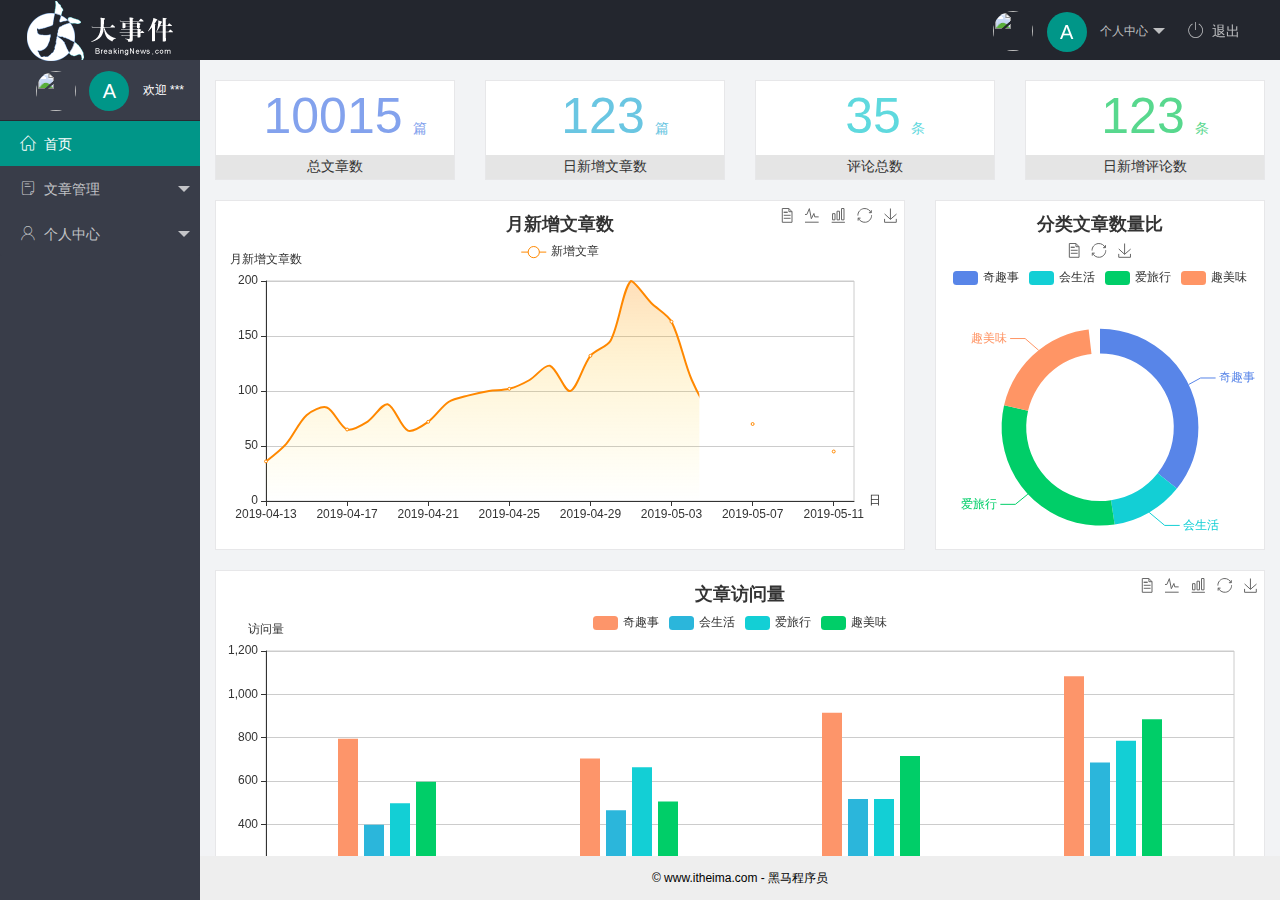
==== commit 0fb60d0f: "完成了修改用户信息的功能" ====
--- a/index.html
+++ b/index.html
@@ -64,7 +64,7 @@
                     <li class="layui-nav-item">
                         <a href="javascript:;"><span class="iconfont icon-user"></span>个人中心</a>
                         <dl class="layui-nav-child">
-                            <dd><a href="javascript:;"><i class="layui-icon layui-icon-app"></i>基本资料</a></dd>
+                            <dd><a href="/user/user_info.html" target="fm"><i class="layui-icon layui-icon-app"></i>基本资料</a></dd>
                             <dd><a href="javascript:;"><i class="layui-icon layui-icon-app"></i>更换头像</a></dd>
                             <dd><a href="javascript:;"><i class="layui-icon layui-icon-app"></i>重置密码</a></dd>
                         </dl>
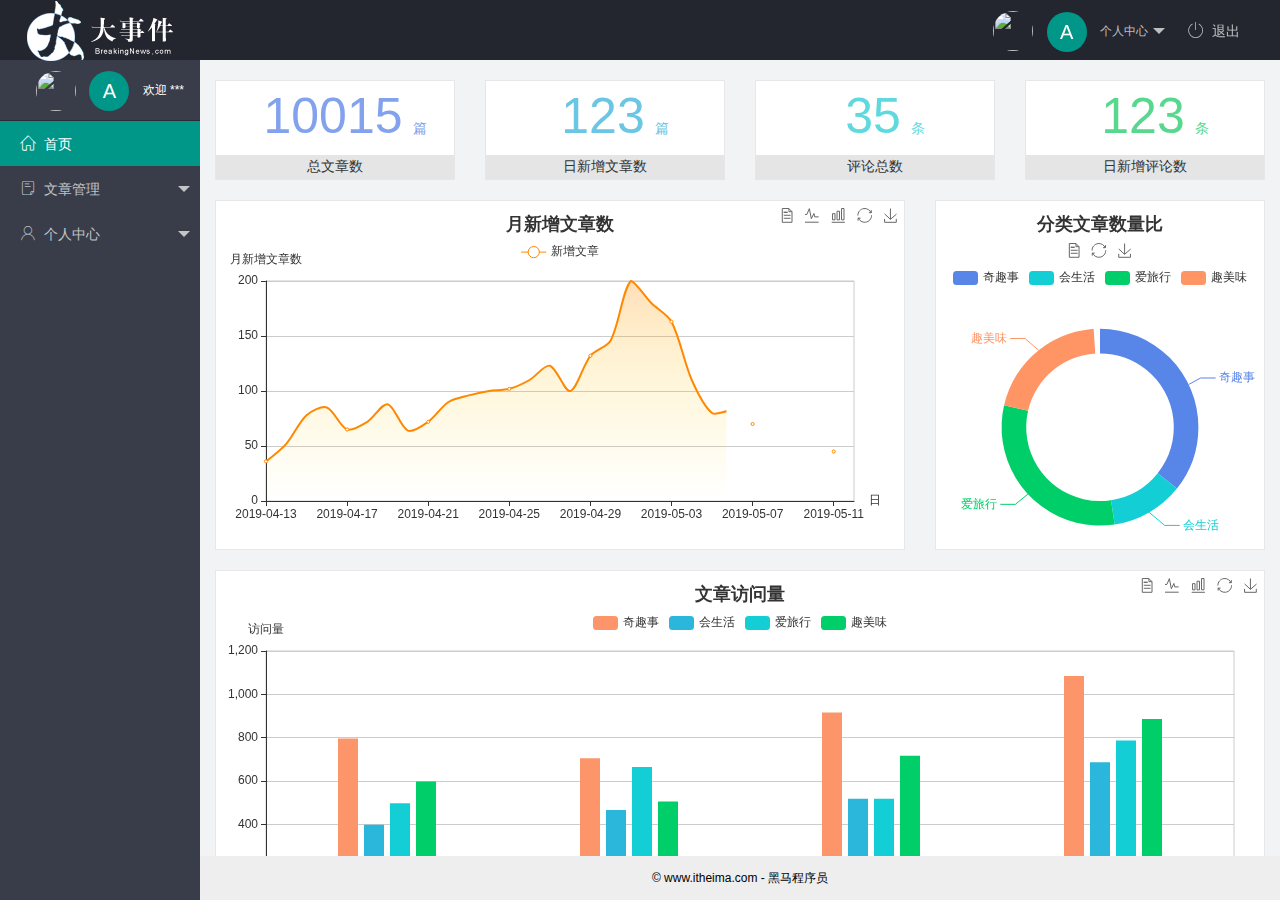
==== commit e7215bc7: "完成个人中心功能的开发" ====
--- a/index.html
+++ b/index.html
@@ -28,9 +28,9 @@
                         个人中心
                     </a>
                     <dl class="layui-nav-child">
-                        <dd><a href="">基本资料</a></dd>
-                        <dd><a href="">更换头像</a></dd>
-                        <dd><a href="">重置密码</a></dd>
+                        <dd><a href="/user/user_info.html" target="fm">基本资料</a></dd>
+                        <dd><a href="/user/user_avatar.html" target="fm">更换头像</a></dd>
+                        <dd><a href="/user/user_pwd.html" target="fm">重置密码</a></dd>
                     </dl>
                 </li>
                 <li class="layui-nav-item">
@@ -65,8 +65,8 @@
                         <a href="javascript:;"><span class="iconfont icon-user"></span>个人中心</a>
                         <dl class="layui-nav-child">
                             <dd><a href="/user/user_info.html" target="fm"><i class="layui-icon layui-icon-app"></i>基本资料</a></dd>
-                            <dd><a href="javascript:;"><i class="layui-icon layui-icon-app"></i>更换头像</a></dd>
-                            <dd><a href="javascript:;"><i class="layui-icon layui-icon-app"></i>重置密码</a></dd>
+                            <dd><a href="/user/user_avatar.html" target="fm"><i class="layui-icon layui-icon-app"></i>更换头像</a></dd>
+                            <dd><a href="/user/user_pwd.html" target="fm"><i class="layui-icon layui-icon-app"></i>重置密码</a></dd>
                         </dl>
                     </li>
                 </ul>
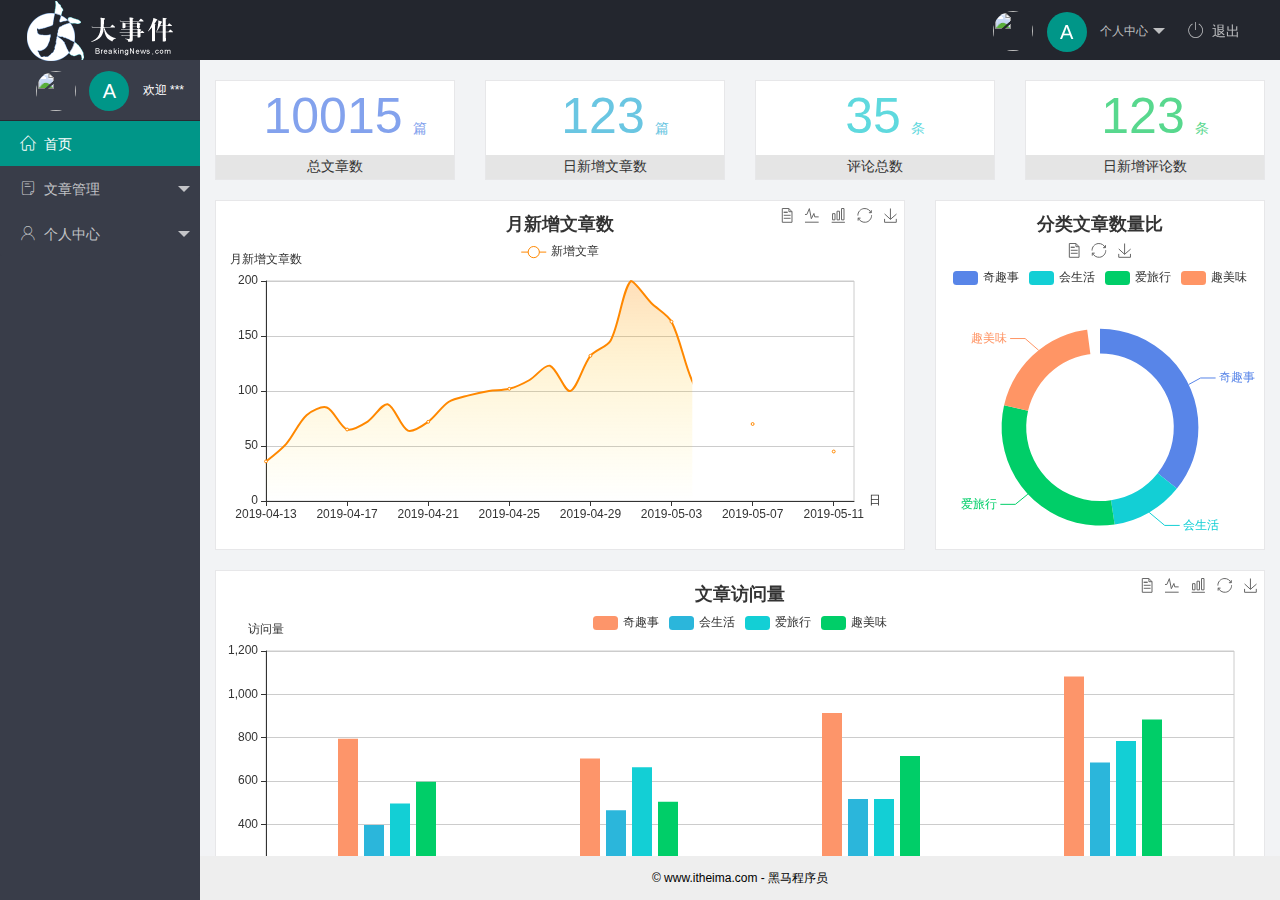
==== commit 604d5792: "完成了文章管理相关功能的开发" ====
--- a/index.html
+++ b/index.html
@@ -56,9 +56,9 @@
                     <li class="layui-nav-item">
                         <a href="javascript:;"><span class="iconfont icon-16"></span>文章管理</a>
                         <dl class="layui-nav-child">
-                            <dd><a href="javascript:;"><i class="layui-icon layui-icon-app"></i>文章类别</a></dd>
-                            <dd><a href="javascript:;"><i class="layui-icon layui-icon-app"></i>文章列表</a></dd>
-                            <dd><a href="javascript:;"><i class="layui-icon layui-icon-app"></i>发表文章</a></dd>
+                            <dd><a href="/article/art_cade.html" target="fm"><i class="layui-icon layui-icon-app"></i>文章类别</a></dd>
+                            <dd><a href="/article/art_list.html" target="fm"><i class="layui-icon layui-icon-app"></i>文章列表</a></dd>
+                            <dd><a href="/article/art_pub.html" target="fm"><i class="layui-icon layui-icon-app"></i>发表文章</a></dd>
                         </dl>
                     </li>
                     <li class="layui-nav-item">
